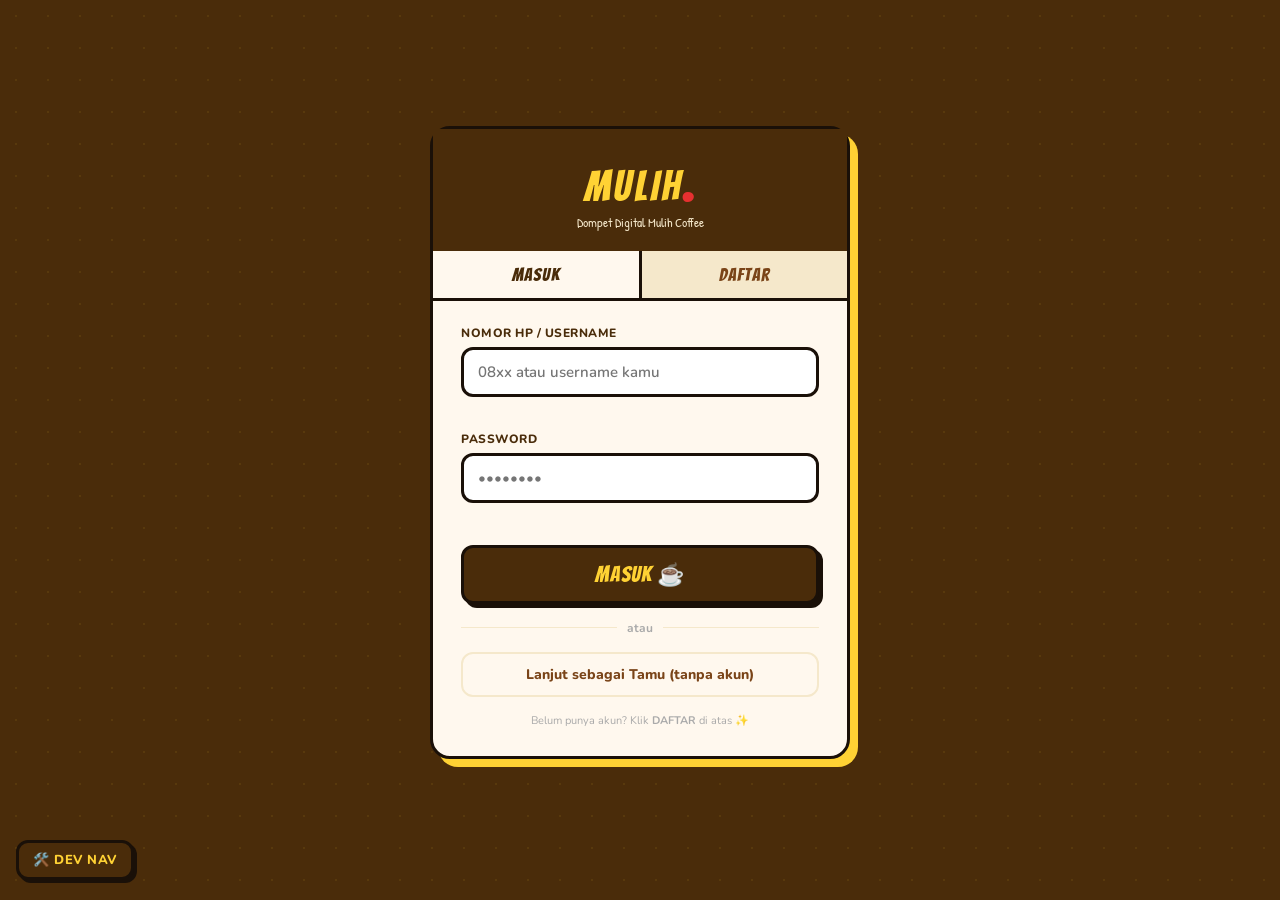
==== costumer.html @ 7186a7ec "Add files via upload" ====
<!DOCTYPE html>
<html lang="id">
<head>
  <meta charset="UTF-8" />
  <meta name="viewport" content="width=device-width, initial-scale=1.0" />
  <title>Mulih Coffee — Akun & Dompet</title>
  <link rel="preconnect" href="https://fonts.googleapis.com" />
  <link href="https://fonts.googleapis.com/css2?family=Bangers&family=Nunito:wght@400;600;700;800;900&family=Patrick+Hand&display=swap" rel="stylesheet" />
  <style>
    :root {
      --brown:       #4a2c0a;
      --brown-mid:   #7a4418;
      --brown-light: #c07c3a;
      --cream:       #fff8ee;
      --cream-dark:  #f5e8cb;
      --red:         #e63030;
      --yellow:      #ffd234;
      --green:       #2db86c;
      --black:       #1a1008;
      --white:       #ffffff;
      --shadow:      4px 4px 0px var(--black);
      --shadow-lg:   6px 6px 0px var(--black);
      --border:      3px solid var(--black);
      --radius:      12px;
      --radius-lg:   20px;
      --font-title:  'Bangers', cursive;
      --font-body:   'Nunito', sans-serif;
      --font-hand:   'Patrick Hand', cursive;
      --transition:  all 0.25s cubic-bezier(0.34, 1.56, 0.64, 1);
    }
    *, *::before, *::after { box-sizing: border-box; margin: 0; padding: 0; }
    html { scroll-behavior: smooth; font-size: 16px; overflow: hidden; height: 100%; }
    body { font-family: var(--font-body); background: var(--brown); color: var(--black); min-height: 100vh; overflow: hidden; height: 100%; }
    a { text-decoration: none; color: inherit; }
    button { cursor: pointer; font-family: var(--font-body); }
    input, textarea, select { font-family: var(--font-body); }

    /* ============ SHARED ============ */
    .screen { display: none; }
    .screen.active { display: block; }
    /* Saat authScreen aktif, body tidak perlu scroll */
    #authScreen { display: none; }
    #authScreen.active { display: flex; }
    /* dashScreen pakai flex column — override display:block */
    #dashScreen.active { display: flex; }

    .pop-btn { transition: var(--transition) !important; }
    .pop-btn:hover { transform: translate(-3px,-3px) scale(1.02) !important; box-shadow: 7px 7px 0 var(--black) !important; }
    .pop-btn:active { transform: translate(1px,1px) scale(0.98) !important; box-shadow: 2px 2px 0 var(--black) !important; }

    .toast-bar {
      position: fixed; top: 20px; left: 50%; transform: translateX(-50%) translateY(-80px);
      background: var(--brown); color: var(--yellow);
      font-family: var(--font-title); font-size: 18px; letter-spacing: 1px;
      padding: 12px 28px; border-radius: var(--radius); border: var(--border);
      box-shadow: var(--shadow); z-index: 9999; transition: transform 0.35s cubic-bezier(0.34,1.56,0.64,1);
      white-space: nowrap;
    }
    .toast-bar.show { transform: translateX(-50%) translateY(0); }

    /* ============ AUTH SCREEN ============ */
    #authScreen {
      min-height: 100vh;
      height: 100vh;
      display: flex; align-items: flex-start; justify-content: center;
      padding: 24px 16px 40px;
      background: var(--brown);
      position: fixed; inset: 0; z-index: 999;
      overflow-y: auto;
    }
    .auth-bg-dots {
      position: absolute; inset: 0;
      background-image: radial-gradient(circle, var(--yellow) 1.5px, transparent 1.5px);
      background-size: 32px 32px; opacity: 0.08; pointer-events: none;
    }
    .auth-card {
      background: var(--cream);
      border: var(--border); border-radius: var(--radius-lg);
      box-shadow: 8px 8px 0 var(--yellow);
      width: 100%; max-width: 420px;
      position: relative; z-index: 2;
      overflow: visible;
      margin-top: auto; margin-bottom: auto;
    }
    .auth-header {
      background: var(--brown);
      padding: 28px 32px 20px;
      text-align: center;
    }
    .auth-logo {
      font-family: var(--font-title);
      font-size: 42px; color: var(--yellow);
      letter-spacing: 3px; line-height: 1;
    }
    .auth-logo span { color: var(--red); font-size: 52px; }
    .auth-tagline {
      font-family: var(--font-hand);
      font-size: 13px; color: var(--cream-dark);
      margin-top: 4px;
    }

    /* Tabs */
    .auth-tabs {
      display: flex;
      border-bottom: var(--border);
      background: var(--cream-dark);
    }
    .auth-tab {
      flex: 1; padding: 14px;
      font-family: var(--font-title); font-size: 18px; letter-spacing: 1px;
      color: var(--brown-mid); background: none; border: none;
      border-right: var(--border); cursor: pointer;
      transition: background 0.2s, color 0.2s;
    }
    .auth-tab:last-child { border-right: none; }
    .auth-tab.active { background: var(--cream); color: var(--brown); }

    /* Forms */
    .auth-form { padding: 24px 28px 28px; display: none; }
    .auth-form.active { display: block; }

    .form-group { margin-bottom: 14px; }
    .form-label {
      display: block; font-weight: 800; font-size: 12px;
      text-transform: uppercase; letter-spacing: 0.5px;
      color: var(--brown); margin-bottom: 6px;
    }
    .form-input {
      width: 100%; padding: 12px 14px;
      border: var(--border); border-radius: var(--radius);
      font-size: 15px; font-weight: 600;
      background: var(--white); outline: none;
      transition: border-color 0.2s, box-shadow 0.2s;
    }
    .form-input:focus { border-color: var(--brown-light); box-shadow: 3px 3px 0 var(--brown-light); }
    .form-input.error { border-color: var(--red); }

    .form-hint { font-size: 11px; color: #999; margin-top: 4px; }
    .form-error { font-size: 12px; font-weight: 700; color: var(--red); margin-top: 4px; min-height: 16px; }

    .btn-auth {
      width: 100%; padding: 14px;
      background: var(--brown); color: var(--yellow);
      border: var(--border); border-radius: var(--radius);
      font-family: var(--font-title); font-size: 22px; letter-spacing: 1px;
      box-shadow: var(--shadow); margin-top: 8px;
      transition: var(--transition);
    }
    .btn-auth:hover { transform: translate(-2px,-2px); box-shadow: 6px 6px 0 var(--black); }
    .btn-auth:active { transform: translate(1px,1px); box-shadow: 2px 2px 0 var(--black); }

    .auth-divider {
      display: flex; align-items: center; gap: 10px;
      margin: 16px 0; font-size: 12px; color: #aaa; font-weight: 700;
    }
    .auth-divider::before, .auth-divider::after {
      content: ''; flex: 1; height: 1px; background: var(--cream-dark);
    }

    .btn-guest {
      width: 100%; padding: 11px;
      background: transparent; color: var(--brown-mid);
      border: 2px solid var(--cream-dark); border-radius: var(--radius);
      font-weight: 800; font-size: 14px;
      transition: var(--transition);
    }
    .btn-guest:hover { background: var(--cream-dark); border-color: var(--brown-light); }

    .auth-footer {
      text-align: center; font-size: 11px; color: #aaa;
      margin-top: 16px;
    }

    /* Password strength */
    .pw-strength { margin-top: 6px; }
    .pw-bar {
      height: 4px; border-radius: 99px;
      background: var(--cream-dark);
      overflow: hidden;
    }
    .pw-fill {
      height: 100%; border-radius: 99px;
      width: 0; transition: width 0.3s, background 0.3s;
    }
    .pw-label { font-size: 11px; font-weight: 700; margin-top: 3px; }

    /* ===== SCAN QR AUTH ===== */
    .auth-form-scan { padding: 24px 28px 28px; display: none; }
    .auth-form-scan.active { display: block; }
    .scan-qr-wrap {
      border: 3px dashed var(--brown-light);
      border-radius: var(--radius-lg);
      padding: 28px 16px; text-align: center;
      background: white; cursor: pointer;
      transition: all 0.2s; position: relative; overflow: hidden;
    }
    .scan-qr-wrap:hover { border-color: var(--brown); background: var(--cream-dark); }
    .scan-qr-corner {
      position: absolute; width: 22px; height: 22px;
      border: 3px solid var(--brown);
    }
    .scan-qr-corner.tl { top: 8px; left: 8px; border-right: none; border-bottom: none; }
    .scan-qr-corner.tr { top: 8px; right: 8px; border-left: none; border-bottom: none; }
    .scan-qr-corner.bl { bottom: 8px; left: 8px; border-right: none; border-top: none; }
    .scan-qr-corner.br { bottom: 8px; right: 8px; border-left: none; border-top: none; }
    #scanLine {
      position: absolute; left: 10%; right: 10%; height: 2px;
      background: linear-gradient(90deg, transparent, var(--red), transparent);
      top: 40px; animation: scanAnim 2s ease-in-out infinite;
      display: none;
    }
    @keyframes scanAnim {
      0%   { top: 40px; opacity: 1; }
      90%  { top: calc(100% - 40px); opacity: 1; }
      100% { top: calc(100% - 40px); opacity: 0; }
    }
    .scan-qr-icon { font-size: 52px; margin-bottom: 10px; }
    .scan-qr-title { font-family: var(--font-title); font-size: 22px; color: var(--brown); letter-spacing: 1px; }
    .scan-qr-sub { font-size: 13px; color: #888; margin-top: 4px; }
    #scanVideoWrap { display: none; border-radius: var(--radius); overflow: hidden; margin-top: 14px; border: var(--border); position: relative; }
    #scanVideoWrap video { width: 100%; display: block; max-height: 220px; object-fit: cover; }
    .scan-result-box {
      margin-top: 14px; padding: 14px;
      border: var(--border); border-radius: var(--radius);
      background: var(--cream-dark);
      text-align: center; display: none;
    }
    .scan-result-box.show { display: block; }
    .scan-result-badge { font-family: var(--font-title); font-size: 22px; letter-spacing: 1px; }
    .scan-manual-wrap { margin-top: 14px; }

    /* ===== MEMBERSHIP CARD ===== */
    .member-card-wrap { padding: 16px 16px 0; }
    .member-card {
      background: linear-gradient(135deg, #4a2c0a 0%, #7a4418 50%, #c07c3a 100%);
      border: var(--border); border-radius: var(--radius-lg);
      box-shadow: var(--shadow-lg);
      padding: 20px 22px; position: relative; overflow: hidden;
      color: white;
    }
    .member-card-bg {
      position: absolute; inset: 0; opacity: 0.06;
      background-image: repeating-linear-gradient(45deg, white 0, white 1px, transparent 0, transparent 50%);
      background-size: 12px 12px;
    }
    .member-badge-row { display: flex; align-items: center; justify-content: space-between; margin-bottom: 12px; }
    .member-badge {
      display: inline-flex; align-items: center; gap: 6px;
      background: var(--yellow); color: var(--brown);
      font-family: var(--font-title); font-size: 13px; letter-spacing: 1px;
      padding: 4px 12px; border-radius: 99px;
      border: 2px solid var(--brown);
    }
    .member-logo { font-family: var(--font-title); font-size: 20px; color: var(--yellow); letter-spacing: 2px; }
    .member-id { font-family: monospace; font-size: 11px; opacity: 0.7; letter-spacing: 2px; margin-bottom: 8px; }
    .member-name { font-family: var(--font-title); font-size: 26px; letter-spacing: 2px; color: var(--yellow); line-height: 1; margin-bottom: 2px; }
    .member-since { font-size: 11px; opacity: 0.6; }
    .member-points-row { display: flex; align-items: center; gap: 12px; margin-top: 14px; }
    .member-points {
      flex: 1; background: rgba(255,255,255,0.12);
      border: 1px solid rgba(255,255,255,0.2);
      border-radius: var(--radius); padding: 10px 14px;
    }
    .member-points-label { font-size: 10px; opacity: 0.7; text-transform: uppercase; letter-spacing: 1px; }
    .member-points-val { font-family: var(--font-title); font-size: 22px; color: var(--yellow); letter-spacing: 1px; }
    .member-tier {
      background: var(--yellow); color: var(--brown);
      border: 2px solid var(--brown); border-radius: var(--radius);
      padding: 10px 14px; text-align: center;
    }
    .member-tier-icon { font-size: 22px; }
    .member-tier-name { font-family: var(--font-title); font-size: 13px; letter-spacing: 1px; line-height: 1; }

    /* ===== SUBSCRIPTION / MEMBERSHIP ===== */
    .sub-cards { display: flex; flex-direction: column; gap: 12px; padding: 16px 18px; }
    .sub-card {
      border: var(--border); border-radius: var(--radius);
      overflow: hidden; position: relative;
      transition: var(--transition);
    }
    .sub-card:hover { transform: translate(-2px,-2px); box-shadow: 5px 5px 0 var(--black); }
    .sub-card.active-sub { box-shadow: 0 0 0 3px var(--green); }
    .sub-card-head {
      padding: 14px 16px;
      display: flex; align-items: center; justify-content: space-between;
    }
    .sub-card-title { font-family: var(--font-title); font-size: 22px; letter-spacing: 1px; }
    .sub-card-price { font-family: var(--font-title); font-size: 18px; }
    .sub-card-body { padding: 0 16px 14px; }
    .sub-feature { display: flex; align-items: center; gap: 8px; font-size: 13px; font-weight: 600; margin-bottom: 6px; color: #555; }
    .sub-feature span:first-child { font-size: 16px; }
    .btn-subscribe {
      width: 100%; padding: 12px;
      border: var(--border); border-radius: var(--radius);
      font-family: var(--font-title); font-size: 18px; letter-spacing: 1px;
      box-shadow: var(--shadow); margin-top: 8px;
      transition: var(--transition);
    }
    .btn-subscribe:hover { transform: translate(-2px,-2px); box-shadow: 5px 5px 0 var(--black); }
    .active-sub-badge {
      position: absolute; top: 0; right: 0;
      background: var(--green); color: white;
      font-size: 11px; font-weight: 800;
      padding: 4px 10px; border-radius: 0 var(--radius) 0 var(--radius);
    }

    /* ===== VOUCHERS ===== */
    .voucher-list { padding: 12px 16px; display: flex; flex-direction: column; gap: 10px; }
    .voucher-card {
      display: flex; align-items: stretch;
      border: var(--border); border-radius: var(--radius);
      overflow: hidden; background: white;
      box-shadow: 3px 3px 0 var(--black);
      transition: var(--transition);
    }
    .voucher-card:hover { transform: translate(-1px,-1px); box-shadow: 4px 4px 0 var(--black); }
    .voucher-card.used { opacity: 0.5; }
    .voucher-left {
      width: 64px; min-width: 64px;
      display: flex; align-items: center; justify-content: center;
      font-size: 28px;
      border-right: 3px dashed var(--black);
    }
    .voucher-body { flex: 1; padding: 10px 14px; }
    .voucher-title { font-family: var(--font-title); font-size: 18px; color: var(--brown); letter-spacing: 1px; }
    .voucher-desc { font-size: 12px; color: #666; margin-top: 2px; }
    .voucher-code-wrap { display: flex; align-items: center; gap: 8px; margin-top: 8px; }
    .voucher-code {
      font-family: monospace; font-size: 13px; font-weight: 800;
      background: var(--cream-dark); border: 2px solid var(--brown-light);
      border-radius: 6px; padding: 4px 10px; letter-spacing: 2px;
    }
    .btn-copy-voucher {
      font-size: 11px; font-weight: 800; color: var(--brown);
      background: var(--yellow); border: 2px solid var(--brown);
      border-radius: 6px; padding: 4px 8px; cursor: pointer;
    }
    .voucher-exp { font-size: 11px; color: #aaa; margin-top: 4px; }
    .voucher-empty { padding: 32px 18px; text-align: center; font-size: 13px; color: #aaa; font-weight: 700; }

    /* ============ DASHBOARD SCREEN ============ */
    #dashScreen {
      background: var(--cream);
      height: 100vh;
      max-height: 100vh;
      display: flex;
      flex-direction: column;
      overflow: hidden;
    }

    /* Topbar */
    .dash-top {
      background: var(--brown);
      padding: 14px 20px;
      display: flex; align-items: center; justify-content: space-between;
      border-bottom: var(--border);
      flex-shrink: 0; /* jangan menyusut */
      z-index: 100;
    }
    .dash-logo {
      font-family: var(--font-title); font-size: 22px;
      color: var(--yellow); letter-spacing: 2px;
    }
    .dash-logo span { color: var(--red); }
    .dash-top-right { display: flex; align-items: center; gap: 10px; }
    .dash-user-chip {
      display: flex; align-items: center; gap: 8px;
      background: rgba(255,255,255,0.12);
      border: 2px solid rgba(255,255,255,0.2);
      border-radius: 99px; padding: 5px 12px 5px 6px;
      font-size: 13px; font-weight: 700; color: var(--cream);
    }
    .dash-avatar {
      width: 28px; height: 28px; border-radius: 50%;
      background: var(--yellow); color: var(--brown);
      font-family: var(--font-title); font-size: 16px;
      display: flex; align-items: center; justify-content: center;
      border: 2px solid var(--black);
    }
    .btn-logout-sm {
      background: var(--red); color: var(--white);
      border: 2px solid var(--black); border-radius: 8px;
      padding: 6px 12px; font-size: 12px; font-weight: 800;
      transition: var(--transition);
    }
    .btn-logout-sm:hover { transform: translate(-1px,-1px); box-shadow: 3px 3px 0 var(--black); }

    /* Wallet Card */
    .wallet-section { padding: 20px 16px 0; }
    .wallet-card {
      background: var(--brown);
      border: var(--border); border-radius: var(--radius-lg);
      box-shadow: var(--shadow-lg);
      padding: 24px 24px 20px;
      position: relative; overflow: hidden;
    }
    .wallet-dots {
      position: absolute; inset: 0;
      background-image: radial-gradient(circle, var(--yellow) 1px, transparent 1px);
      background-size: 20px 20px; opacity: 0.07; pointer-events: none;
    }
    .wallet-label {
      font-family: var(--font-hand); font-size: 13px;
      color: var(--cream-dark); letter-spacing: 1px;
      text-transform: uppercase; margin-bottom: 6px;
    }
    .wallet-amount {
      font-family: var(--font-title); font-size: 44px;
      color: var(--yellow); letter-spacing: 2px;
      line-height: 1; margin-bottom: 4px;
    }
    .wallet-amount-sub {
      font-size: 12px; color: var(--cream-dark); opacity: 0.7;
      margin-bottom: 18px;
    }
    .wallet-info-row {
      display: flex; align-items: center; gap: 12px; flex-wrap: wrap;
    }
    .wallet-id {
      background: rgba(255,255,255,0.1);
      border: 1px solid rgba(255,255,255,0.2);
      border-radius: 8px; padding: 6px 12px;
      font-family: monospace; font-size: 13px;
      color: var(--cream); letter-spacing: 2px;
    }
    .wallet-status {
      display: flex; align-items: center; gap: 6px;
      font-size: 12px; font-weight: 700; color: var(--green);
    }
    .wallet-status::before {
      content: ''; width: 8px; height: 8px; border-radius: 50%;
      background: var(--green); animation: pulse 2s infinite;
    }
    @keyframes pulse { 0%,100%{opacity:1;transform:scale(1)} 50%{opacity:0.5;transform:scale(1.3)} }

    /* Quick actions */
    .quick-actions {
      display: grid; grid-template-columns: repeat(3, 1fr);
      gap: 10px; margin-top: 16px;
    }
    .quick-btn {
      background: var(--cream-dark); border: var(--border);
      border-radius: var(--radius); padding: 14px 8px;
      display: flex; flex-direction: column; align-items: center; gap: 6px;
      font-size: 12px; font-weight: 800; color: var(--brown);
      transition: var(--transition); box-shadow: 3px 3px 0 var(--black);
      text-align: center; line-height: 1.2;
    }
    .quick-btn:hover { transform: translate(-2px,-2px); box-shadow: 5px 5px 0 var(--black); background: var(--yellow); }
    .quick-btn-icon { font-size: 22px; }

    /* Sections */
    .section-card {
      background: var(--white);
      border: var(--border); border-radius: var(--radius-lg);
      margin: 16px 16px 0; overflow: hidden;
      box-shadow: 3px 3px 0 var(--black);
    }
    .section-head {
      display: flex; align-items: center; justify-content: space-between;
      padding: 14px 18px;
      border-bottom: 2px solid var(--cream-dark);
      background: var(--cream);
    }
    .section-head-title {
      font-family: var(--font-title); font-size: 18px;
      color: var(--brown); letter-spacing: 1px;
    }

    /* Top Up Request */
    .topup-form { padding: 16px 18px; }
    .topup-amounts {
      display: grid; grid-template-columns: repeat(3, 1fr);
      gap: 8px; margin-bottom: 14px;
    }
    .topup-chip {
      padding: 10px 6px; text-align: center;
      border: var(--border); border-radius: var(--radius);
      font-weight: 800; font-size: 13px; color: var(--brown);
      background: var(--cream); cursor: pointer;
      transition: var(--transition);
    }
    .topup-chip:hover, .topup-chip.selected {
      background: var(--yellow); box-shadow: 2px 2px 0 var(--black);
      transform: translate(-1px,-1px);
    }

    .topup-custom-wrap { margin-bottom: 14px; }
    .topup-custom-label { font-size: 12px; font-weight: 800; color: var(--brown-mid); margin-bottom: 6px; text-transform: uppercase; letter-spacing: 0.5px; }
    .topup-custom-input {
      width: 100%; padding: 11px 14px;
      border: var(--border); border-radius: var(--radius);
      font-size: 16px; font-weight: 800;
      color: var(--brown); background: var(--cream);
      outline: none;
    }
    .topup-custom-input:focus { border-color: var(--brown-light); box-shadow: 3px 3px 0 var(--brown-light); }

    .topup-note {
      background: var(--cream-dark); border: 2px solid var(--brown-light);
      border-radius: var(--radius); padding: 10px 14px;
      font-size: 12px; font-weight: 600; color: var(--brown-mid);
      margin-bottom: 14px; line-height: 1.5;
    }

    .btn-topup-req {
      width: 100%; padding: 14px;
      background: var(--green); color: var(--white);
      border: var(--border); border-radius: var(--radius);
      font-family: var(--font-title); font-size: 20px;
      box-shadow: var(--shadow); letter-spacing: 1px;
      transition: var(--transition);
    }
    .btn-topup-req:hover { transform: translate(-2px,-2px); box-shadow: 6px 6px 0 var(--black); }

    /* History */
    .tx-list { padding: 0 4px; }
    .tx-empty {
      padding: 32px 18px; text-align: center;
      font-size: 13px; color: #aaa; font-weight: 700;
    }
    .tx-item {
      display: flex; align-items: center;
      padding: 12px 18px; gap: 12px;
      border-bottom: 1px solid var(--cream-dark);
      transition: background 0.15s;
    }
    .tx-item:last-child { border-bottom: none; }
    .tx-item:hover { background: var(--cream); }
    .tx-icon {
      width: 40px; height: 40px; border-radius: 10px;
      border: 2px solid var(--black);
      display: flex; align-items: center; justify-content: center;
      font-size: 18px; flex-shrink: 0;
    }
    .tx-icon.in  { background: #e8f9ee; }
    .tx-icon.out { background: #fde8e8; }
    .tx-icon.pend { background: #fff8e0; }
    .tx-info { flex: 1; min-width: 0; }
    .tx-desc { font-weight: 800; font-size: 14px; color: var(--brown); white-space: nowrap; overflow: hidden; text-overflow: ellipsis; }
    .tx-time { font-size: 11px; color: #999; margin-top: 2px; }
    .tx-amount { font-family: var(--font-title); font-size: 18px; letter-spacing: 1px; white-space: nowrap; }
    .tx-amount.in   { color: var(--green); }
    .tx-amount.out  { color: var(--red); }
    .tx-amount.pend { color: #c07c00; }
    .tx-badge {
      font-size: 10px; font-weight: 800;
      padding: 2px 7px; border-radius: 99px;
      border: 1.5px solid currentColor; margin-left: 8px;
    }
    .tx-badge.pending  { color: #c07c00; background: #fff8e0; }
    .tx-badge.verified { color: var(--green); background: #e8f9ee; }
    .tx-badge.rejected { color: var(--red); background: #fde8e8; }

    /* Profile section */
    .profile-body { padding: 16px 18px; display: flex; flex-direction: column; gap: 12px; }
    .profile-row {
      display: flex; align-items: center; gap: 12px;
      padding: 10px 14px; background: var(--cream);
      border: 2px solid var(--cream-dark); border-radius: var(--radius);
    }
    .profile-row-icon { font-size: 20px; }
    .profile-row-info { flex: 1; }
    .profile-row-label { font-size: 11px; font-weight: 800; color: #aaa; text-transform: uppercase; letter-spacing: 0.5px; }
    .profile-row-val { font-size: 15px; font-weight: 700; color: var(--brown); }

    .btn-change-pass {
      width: 100%; padding: 12px;
      background: var(--cream-dark); color: var(--brown);
      border: var(--border); border-radius: var(--radius);
      font-weight: 800; font-size: 14px;
      transition: var(--transition);
    }
    .btn-change-pass:hover { background: var(--yellow); transform: translate(-1px,-1px); box-shadow: 3px 3px 0 var(--black); }

    /* Bottom nav */
    .bottom-nav {
      background: var(--cream); border-top: var(--border);
      display: flex; z-index: 100;
      box-shadow: 0 -4px 0 var(--black);
      flex-shrink: 0; /* jangan menyusut */
    }
    .bnav-item {
      flex: 1; display: flex; flex-direction: column; align-items: center;
      gap: 3px; padding: 10px 6px 12px;
      font-size: 10px; font-weight: 800; color: var(--brown-mid);
      text-transform: uppercase; letter-spacing: 0.3px;
      border: none; background: none; cursor: pointer;
      transition: color 0.2s, background 0.2s;
    }
    .bnav-item.active { color: var(--brown); background: var(--yellow); }
    .bnav-icon { font-size: 20px; }
    /* dash-content: ambil sisa ruang, scroll sendiri di dalam */
    .dash-content {
      flex: 1;
      overflow-y: auto;
      overflow-x: hidden;
      padding-bottom: 0; /* bottom-nav sudah di luar flow */
    }

    /* Tab content */
    .tab-pane { display: none; }
    .tab-pane.active { display: block; }

    /* Modal overlay */
    .modal-overlay {
      position: fixed; inset: 0;
      background: rgba(26,16,8,0.7);
      display: flex; align-items: flex-end; justify-content: center;
      z-index: 500; opacity: 0; pointer-events: none;
      transition: opacity 0.25s;
    }
    .modal-overlay.active { opacity: 1; pointer-events: all; }
    .modal-sheet {
      background: var(--cream); width: 100%; max-width: 500px;
      border-radius: 20px 20px 0 0; border: var(--border); border-bottom: none;
      padding: 0 0 24px;
      transform: translateY(100%); transition: transform 0.35s cubic-bezier(0.34,1.56,0.64,1);
      max-height: 90vh; overflow-y: auto;
    }
    .modal-overlay.active .modal-sheet { transform: translateY(0); }
    .modal-drag {
      width: 48px; height: 4px; border-radius: 99px;
      background: var(--cream-dark); margin: 12px auto 0;
    }
    .modal-title {
      font-family: var(--font-title); font-size: 22px;
      color: var(--brown); padding: 14px 20px 10px;
      border-bottom: 2px solid var(--cream-dark);
    }
    .modal-body { padding: 16px 20px; }

    /* Change password form */
    .modal-btn {
      width: 100%; padding: 14px;
      background: var(--brown); color: var(--yellow);
      border: var(--border); border-radius: var(--radius);
      font-family: var(--font-title); font-size: 20px;
      box-shadow: var(--shadow); margin-top: 8px;
      transition: var(--transition);
    }
    .modal-btn:hover { transform: translate(-2px,-2px); box-shadow: 6px 6px 0 var(--black); }

    /* Order shortcut */
    .goto-order {
      margin: 16px; padding: 14px 18px;
      background: var(--red); color: var(--white);
      border: var(--border); border-radius: var(--radius-lg);
      box-shadow: var(--shadow-lg);
      display: flex; align-items: center; justify-content: space-between;
      transition: var(--transition); cursor: pointer;
    }
    .goto-order:hover { transform: translate(-2px,-2px); box-shadow: 8px 8px 0 var(--black); }
    .goto-order-label { font-family: var(--font-title); font-size: 22px; letter-spacing: 1px; }
    .goto-order-sub { font-size: 12px; opacity: 0.85; font-weight: 600; margin-top: 2px; }
    .goto-order-arrow { font-size: 28px; }

    /* Responsive */
    @media (max-width: 480px) {
      .auth-form { padding: 18px 18px 22px; }
      .wallet-amount { font-size: 36px; }
      .topup-amounts { grid-template-columns: repeat(3, 1fr); }
    }
    @supports (padding-bottom: env(safe-area-inset-bottom)) {
      .bottom-nav { padding-bottom: env(safe-area-inset-bottom); }
    }
  </style>
</head>
<body>

<div id="toastBar" class="toast-bar"></div>

<!-- ==============================
     SCREEN 1: AUTH (Login / Register)
================================= -->
<div id="authScreen" class="screen active">
  <div class="auth-bg-dots"></div>
  <div class="auth-card">
    <div class="auth-header">
      <div class="auth-logo">MULIH<span>.</span></div>
      <div class="auth-tagline">Dompet Digital Mulih Coffee</div>
    </div>

    <div class="auth-tabs">
      <button class="auth-tab active" onclick="switchTab('login')">MASUK</button>
      <button class="auth-tab" onclick="switchTab('register')">DAFTAR</button>
    </div>

    <!-- LOGIN -->
    <div class="auth-form active" id="formLogin">
      <div class="form-group">
        <label class="form-label">Nomor HP / Username</label>
        <input class="form-input" id="loginId" type="text" placeholder="08xx atau username kamu" autocomplete="username"/>
        <div class="form-error" id="loginIdErr"></div>
      </div>
      <div class="form-group">
        <label class="form-label">Password</label>
        <input class="form-input" id="loginPass" type="password" placeholder="••••••••" autocomplete="current-password"/>
        <div class="form-error" id="loginPassErr"></div>
      </div>
      <button class="btn-auth pop-btn" onclick="doLogin()">MASUK ☕</button>
      <div class="auth-divider">atau</div>
      <button class="btn-guest" onclick="loginAsGuest()">Lanjut sebagai Tamu (tanpa akun)</button>
      <div class="auth-footer">Belum punya akun? Klik <strong>DAFTAR</strong> di atas ✨</div>
    </div>

    <!-- REGISTER -->
    <div class="auth-form" id="formRegister">
      <div class="form-group">
        <label class="form-label">Nama Lengkap</label>
        <input class="form-input" id="regNama" type="text" placeholder="Nama kamu" autocomplete="name"/>
        <div class="form-error" id="regNamaErr"></div>
      </div>
      <div class="form-group">
        <label class="form-label">Nomor HP</label>
        <input class="form-input" id="regHp" type="tel" placeholder="08xxxxxxxxxx" autocomplete="tel"/>
        <div class="form-hint">Dipakai sebagai username login</div>
        <div class="form-error" id="regHpErr"></div>
      </div>
      <div class="form-group">
        <label class="form-label">Email (opsional)</label>
        <input class="form-input" id="regEmail" type="email" placeholder="email@kamu.com" autocomplete="email"/>
      </div>
      <div class="form-group">
        <label class="form-label">Password</label>
        <input class="form-input" id="regPass" type="password" placeholder="Min. 6 karakter" oninput="checkPwStrength(this.value)" autocomplete="new-password"/>
        <div class="pw-strength">
          <div class="pw-bar"><div class="pw-fill" id="pwFill"></div></div>
          <div class="pw-label" id="pwLabel" style="color:#aaa">Masukkan password</div>
        </div>
        <div class="form-error" id="regPassErr"></div>
      </div>
      <div class="form-group">
        <label class="form-label">Konfirmasi Password</label>
        <input class="form-input" id="regPass2" type="password" placeholder="Ulangi password" autocomplete="new-password"/>
        <div class="form-error" id="regPass2Err"></div>
      </div>
      <button class="btn-auth pop-btn" onclick="doRegister()">DAFTAR SEKARANG 🎉</button>
      <div class="auth-footer">Dengan mendaftar, kamu setuju dengan syarat & ketentuan Mulih Coffee.</div>
    </div>


  </div>
</div>


<!-- ==============================
     SCREEN 2: DASHBOARD
================================= -->
<div id="dashScreen" class="screen">
  <!-- Top bar -->
  <div class="dash-top">
    <div class="dash-logo">MULIH<span>.</span></div>
    <div class="dash-top-right">
      <div class="dash-user-chip">
        <div class="dash-avatar" id="dashAvatar">?</div>
        <span id="dashUserName">–</span>
      </div>
      <button class="btn-logout-sm" onclick="doLogout()">Keluar</button>
    </div>
  </div>

  <div class="dash-content">
    <!-- Tab pane: Dompet -->
    <div class="tab-pane active" id="paneWallet">

      <!-- Membership Card -->
      <div class="member-card-wrap">
        <div class="member-card">
          <div class="member-card-bg"></div>
          <div class="member-badge-row">
            <div class="member-badge">⭐ <span id="memberTierName">BRONZE</span></div>
            <div class="member-logo">MULIH.</div>
          </div>
          <div class="member-id" id="memberCardId">MC-000000</div>
          <div class="member-name" id="memberCardName">NAMA MEMBER</div>
          <div class="member-since" id="memberCardSince">Member since –</div>
          <div class="member-points-row">
            <div class="member-points">
              <div class="member-points-label">Poin Reward</div>
              <div class="member-points-val" id="memberPoints">0 pts</div>
            </div>
            <div class="member-tier">
              <div class="member-tier-icon" id="memberTierIcon">🥉</div>
              <div class="member-tier-name" id="memberTierLabel">BRONZE</div>
            </div>
          </div>
        </div>
      </div>

      <!-- Wallet Card -->
      <div class="wallet-section">
        <div class="wallet-card">
          <div class="wallet-dots"></div>
          <div class="wallet-label">Saldo Mulih Coffee</div>
          <div class="wallet-amount" id="walletAmount">Rp0</div>
          <div class="wallet-amount-sub">Saldo dapat digunakan untuk order</div>
          <div class="wallet-info-row">
            <div class="wallet-id" id="walletId">MC-000000</div>
            <div class="wallet-status">Aktif</div>
          </div>
        </div>

        <!-- Quick actions -->
        <div class="quick-actions">
          <button class="quick-btn pop-btn" onclick="showTopupModal()">
            <span class="quick-btn-icon">➕</span>
            Top Up<br>Saldo
          </button>
          <button class="quick-btn pop-btn" onclick="switchPane('paneScan');setNav('navScan')">
            <span class="quick-btn-icon">📷</span>
            Scan<br>QR
          </button>
          <button class="quick-btn pop-btn" onclick="switchPane('paneVoucher');setNav('navVoucher')">
            <span class="quick-btn-icon">🎫</span>
            Voucher<br>Saya
          </button>
        </div>
      </div>

      <!-- Go to Order Banner -->
      <a href="index.html#order" class="goto-order pop-btn">
        <div class="goto-order-left">
          <div class="goto-order-label">ORDER SEKARANG!</div>
          <div class="goto-order-sub">Bayar pakai saldo Mulih Coffee kamu ☕</div>
        </div>
        <div class="goto-order-arrow">→</div>
      </a>

      <!-- Top Up Request -->
      <div class="section-card">
        <div class="section-head">
          <div class="section-head-title">💰 TOP UP SALDO</div>
        </div>
        <div class="topup-form">
          <div class="topup-amounts" id="topupChips">
            <div class="topup-chip" onclick="selectTopup(10000)">Rp10.000</div>
            <div class="topup-chip" onclick="selectTopup(20000)">Rp20.000</div>
            <div class="topup-chip" onclick="selectTopup(50000)">Rp50.000</div>
            <div class="topup-chip" onclick="selectTopup(100000)">Rp100.000</div>
            <div class="topup-chip" onclick="selectTopup(200000)">Rp200.000</div>
            <div class="topup-chip" onclick="selectTopup(500000)">Rp500.000</div>
          </div>
          <div class="topup-custom-wrap">
            <div class="topup-custom-label">Atau nominal lain:</div>
            <input class="topup-custom-input" id="topupCustom" type="number" placeholder="Rp 0" min="5000" step="1000" oninput="onCustomTopup(this.value)"/>
          </div>
          <div class="topup-note">
            💳 Pilih metode pembayaran top up di bawah — transfer ke bank atau QRIS Mulih Coffee.
          </div>
          <button class="btn-topup-req pop-btn" onclick="submitTopup()">📤 PILIH PEMBAYARAN TOP UP</button>
        </div>
      </div>

      <!-- Recent Transactions -->
      <div class="section-card" style="margin-bottom: 0;">
        <div class="section-head">
          <div class="section-head-title">⚡ TRANSAKSI TERBARU</div>
          <button style="font-size:12px;font-weight:800;color:var(--brown-mid);background:none;border:none;cursor:pointer;" onclick="switchPane('paneHistory');setNav('navHistory')">Lihat Semua</button>
        </div>
        <div class="tx-list" id="txRecent"></div>
      </div>
    </div>

    <!-- Tab pane: Riwayat -->
    <div class="tab-pane" id="paneHistory">
      <div class="section-card" style="margin-top:16px; margin-bottom:0;">
        <div class="section-head">
          <div class="section-head-title">📋 SEMUA TRANSAKSI</div>
        </div>
        <div class="tx-list" id="txAll"></div>
      </div>
    </div>

    <!-- Tab pane: Voucher -->
    <div class="tab-pane" id="paneVoucher">
      <div class="section-card" style="margin-top:16px;">
        <div class="section-head">
          <div class="section-head-title">🎫 VOUCHER SAYA</div>
          <button style="font-size:12px;font-weight:800;color:var(--brown-mid);background:none;border:none;cursor:pointer;" onclick="claimDailyVoucher()">+ Klaim Harian</button>
        </div>
        <div id="voucherList"></div>
      </div>
      <!-- Membership Plans -->
      <div class="section-card" style="margin-top:16px;margin-bottom:16px;">
        <div class="section-head">
          <div class="section-head-title">👑 MEMBERSHIP PLAN</div>
        </div>
        <div class="sub-cards">
          <div class="sub-card" style="background:#fff8ee;" id="subCardFree">
            <div class="sub-card-head">
              <div class="sub-card-title">🥉 BRONZE</div>
              <div class="sub-card-price" style="color:#aaa;">GRATIS</div>
            </div>
            <div class="sub-card-body">
              <div class="sub-feature"><span>✅</span><span>Dompet digital Mulih</span></div>
              <div class="sub-feature"><span>✅</span><span>Kumpul poin setiap order</span></div>
              <div class="sub-feature"><span>✅</span><span>1 voucher diskon/bulan</span></div>
              <div class="sub-feature"><span>❌</span><span>Akses menu eksklusif</span></div>
            </div>
            <div style="padding:0 16px 14px;">
              <button class="btn-subscribe pop-btn" style="background:var(--cream-dark);color:var(--brown);" onclick="activatePlan('bronze')">PAKAI INI (AKTIF)</button>
            </div>
          </div>
          <div class="sub-card" style="background:#fffbe8;" id="subCardSilver">
            <div class="sub-card-head">
              <div class="sub-card-title">🥈 SILVER</div>
              <div class="sub-card-price" style="color:var(--brown-mid);">Rp15.000/bln</div>
            </div>
            <div class="sub-card-body">
              <div class="sub-feature"><span>✅</span><span>Semua fitur Bronze</span></div>
              <div class="sub-feature"><span>✅</span><span>Diskon 10% setiap order</span></div>
              <div class="sub-feature"><span>✅</span><span>3 voucher diskon/bulan</span></div>
              <div class="sub-feature"><span>✅</span><span>Priority order</span></div>
            </div>
            <div style="padding:0 16px 14px;">
              <button class="btn-subscribe pop-btn" style="background:var(--brown);color:var(--yellow);" onclick="activatePlan('silver')">BERLANGGANAN SILVER</button>
            </div>
          </div>
          <div class="sub-card" style="background:linear-gradient(135deg,#fff8ee,#ffd23422);" id="subCardGold">
            <div class="sub-card-head">
              <div class="sub-card-title">🥇 GOLD</div>
              <div class="sub-card-price" style="color:var(--brown-light);">Rp30.000/bln</div>
            </div>
            <div class="sub-card-body">
              <div class="sub-feature"><span>✅</span><span>Semua fitur Silver</span></div>
              <div class="sub-feature"><span>✅</span><span>Diskon 20% setiap order</span></div>
              <div class="sub-feature"><span>✅</span><span>Voucher tak terbatas</span></div>
              <div class="sub-feature"><span>✅</span><span>Free ongkir delivery</span></div>
              <div class="sub-feature"><span>✅</span><span>Menu eksklusif Gold</span></div>
            </div>
            <div style="padding:0 16px 14px;">
              <button class="btn-subscribe pop-btn" style="background:var(--yellow);color:var(--brown);border-color:var(--brown);" onclick="activatePlan('gold')">BERLANGGANAN GOLD ✨</button>
            </div>
          </div>
        </div>
      </div>
    </div>

    <!-- Tab pane: Scan QR (bayar/check-in) -->
    <div class="tab-pane" id="paneScan">
      <div class="section-card" style="margin-top:16px;">
        <div class="section-head">
          <div class="section-head-title">📷 SCAN QR BAYAR</div>
        </div>
        <div style="padding:16px 18px;">
          <!-- Tampilkan QR member untuk ditunjukkan ke kasir -->
          <div style="text-align:center;margin-bottom:16px;">
            <div style="font-size:12px;font-weight:800;color:#888;text-transform:uppercase;letter-spacing:1px;margin-bottom:8px;">QR Member Kamu</div>
            <div id="myQrCode" style="display:inline-block;padding:14px;border:var(--border);border-radius:var(--radius);background:white;box-shadow:var(--shadow);"></div>
            <div style="font-size:12px;color:#888;margin-top:8px;">Tunjukkan ke kasir untuk pembayaran & check-in</div>
          </div>
          <div style="display:flex;gap:10px;margin-bottom:14px;">
            <button class="quick-btn pop-btn" style="flex:1;" onclick="openScanPayModal()">
              <span class="quick-btn-icon">💳</span>
              Scan &amp; Bayar<br>QRIS
            </button>
            <button class="quick-btn pop-btn" style="flex:1;" onclick="openScanCheckin()">
              <span class="quick-btn-icon">✅</span>
              Check-in<br>Kasir
            </button>
          </div>
          <div class="topup-note">
            💡 Scan QRIS merchant untuk bayar langsung pakai saldo Mulih, atau tunjukkan QR kamu ke kasir.
          </div>
        </div>
      </div>

      <!-- Scan QRIS Bayar -->
      <div class="section-card" style="margin-top:16px;margin-bottom:16px;" id="scanPaySection" style="display:none;">
        <div class="section-head">
          <div class="section-head-title">📱 SCAN QRIS BAYAR</div>
        </div>
        <div style="padding:16px 18px;">
          <div class="scan-qr-wrap" id="scanPayWrap" onclick="startPayScan()">
            <div class="scan-qr-corner tl"></div><div class="scan-qr-corner tr"></div>
            <div class="scan-qr-corner bl"></div><div class="scan-qr-corner br"></div>
            <div id="scanPayLine" style="position:absolute;left:10%;right:10%;height:2px;background:linear-gradient(90deg,transparent,var(--green),transparent);display:none;animation:scanAnim 2s ease-in-out infinite;"></div>
            <div class="scan-qr-icon">🔍</div>
            <div class="scan-qr-title">Scan QRIS Merchant</div>
            <div class="scan-qr-sub">Arahkan kamera ke QRIS kasir Mulih Coffee</div>
          </div>
          <div id="scanPayVideoWrap" style="display:none;border-radius:var(--radius);overflow:hidden;margin-top:14px;border:var(--border);">
            <video id="scanPayVideo" autoplay playsinline muted style="width:100%;display:block;max-height:220px;object-fit:cover;"></video>
            <canvas id="scanPayCanvas" style="display:none;"></canvas>
          </div>
          <div id="scanPayResultBox" class="scan-result-box">
            <div id="scanPayResult">–</div>
          </div>
        </div>
      </div>
    </div>

    <!-- Tab pane: Profil -->
    <div class="tab-pane" id="paneProfile">
      <div class="section-card" style="margin-top:16px;">
        <div class="section-head">
          <div class="section-head-title">👤 PROFIL SAYA</div>
        </div>
        <div class="profile-body">
          <div class="profile-row">
            <div class="profile-row-icon">☕</div>
            <div class="profile-row-info">
              <div class="profile-row-label">Nama</div>
              <div class="profile-row-val" id="profNama">–</div>
            </div>
          </div>
          <div class="profile-row">
            <div class="profile-row-icon">📱</div>
            <div class="profile-row-info">
              <div class="profile-row-label">Nomor HP</div>
              <div class="profile-row-val" id="profHp">–</div>
            </div>
          </div>
          <div class="profile-row">
            <div class="profile-row-icon">✉️</div>
            <div class="profile-row-info">
              <div class="profile-row-label">Email</div>
              <div class="profile-row-val" id="profEmail">–</div>
            </div>
          </div>
          <div class="profile-row">
            <div class="profile-row-icon">🪙</div>
            <div class="profile-row-info">
              <div class="profile-row-label">ID Akun</div>
              <div class="profile-row-val" id="profId">–</div>
            </div>
          </div>
          <div class="profile-row">
            <div class="profile-row-icon">📅</div>
            <div class="profile-row-info">
              <div class="profile-row-label">Bergabung sejak</div>
              <div class="profile-row-val" id="profJoin">–</div>
            </div>
          </div>
          <button class="btn-change-pass" onclick="showChangePwModal()">🔑 Ganti Password</button>
          <button class="btn-auth pop-btn" style="background:var(--red);font-size:16px;margin-top:4px;" onclick="doLogout()">Keluar dari Akun</button>
        </div>
      </div>
    </div>
  </div><!-- end dash-content -->

  <!-- Bottom Nav -->
  <nav class="bottom-nav">
    <button class="bnav-item active" id="navWallet" onclick="switchPane('paneWallet');setNav('navWallet')">
      <span class="bnav-icon">💳</span>Dompet
    </button>
    <button class="bnav-item" id="navVoucher" onclick="switchPane('paneVoucher');setNav('navVoucher')">
      <span class="bnav-icon">🎫</span>Voucher
    </button>
    <button class="bnav-item" id="navScan" onclick="switchPane('paneScan');setNav('navScan')">
      <span class="bnav-icon">📷</span>Scan
    </button>
    <button class="bnav-item" id="navProfile" onclick="switchPane('paneProfile');setNav('navProfile')">
      <span class="bnav-icon">👤</span>Profil
    </button>
  </nav>
</div><!-- end dashScreen -->


<!-- Modal: Top Up Konfirmasi -->
<div class="modal-overlay" id="topupModal" onclick="closeTopupModal(event)">
  <div class="modal-sheet">
    <div class="modal-drag"></div>
    <div class="modal-title">💰 Top Up Saldo</div>
    <div class="modal-body">
      <div style="text-align:center;padding:8px 0 14px;">
        <div style="font-family:var(--font-title);font-size:13px;color:#aaa;text-transform:uppercase;letter-spacing:1px;">Nominal Top Up</div>
        <div style="font-family:var(--font-title);font-size:48px;color:var(--brown);letter-spacing:2px;" id="modalTopupAmt">Rp0</div>
      </div>

      <!-- Pilih Metode -->
      <div style="font-weight:800;font-size:12px;color:var(--brown);text-transform:uppercase;letter-spacing:0.5px;margin-bottom:10px;">Pilih Metode Pembayaran:</div>
      <div style="display:flex;flex-direction:column;gap:8px;margin-bottom:16px;">
        <label style="display:flex;align-items:center;gap:12px;padding:12px 14px;border:var(--border);border-radius:var(--radius);cursor:pointer;background:var(--cream);" id="topupOptTransfer">
          <input type="radio" name="topupMethod" value="transfer" checked onchange="switchTopupMethod('transfer')" style="accent-color:var(--brown);width:18px;height:18px;"/>
          <div>
            <div style="font-weight:800;font-size:14px;">🏦 Transfer Bank</div>
            <div style="font-size:12px;color:#888;">BCA / Mandiri — upload bukti, AI verifikasi otomatis</div>
          </div>
        </label>
        <label style="display:flex;align-items:center;gap:12px;padding:12px 14px;border:var(--border);border-radius:var(--radius);cursor:pointer;background:var(--cream);" id="topupOptQris">
          <input type="radio" name="topupMethod" value="qris" onchange="switchTopupMethod('qris')" style="accent-color:var(--brown);width:18px;height:18px;"/>
          <div>
            <div style="font-weight:800;font-size:14px;">📱 QRIS — Auto Verified</div>
            <div style="font-size:12px;color:#888;">Scan QRIS Mulih Coffee — langsung masuk saldo</div>
          </div>
        </label>
      </div>

      <!-- Transfer Section -->
      <div id="topupTransferSection">
        <div style="background:var(--cream-dark);border:2px solid var(--brown-light);border-radius:var(--radius);padding:12px 14px;margin-bottom:12px;">
          <div style="font-weight:800;font-size:13px;color:var(--brown);margin-bottom:8px;">Transfer ke:</div>
          <div style="font-size:13px;font-weight:700;color:var(--brown-mid);margin-bottom:4px;">🏦 BCA — <span style="font-family:monospace;letter-spacing:2px;">1234 5678 90</span></div>
          <div style="font-size:13px;font-weight:700;color:var(--brown-mid);">🏦 Mandiri — <span style="font-family:monospace;letter-spacing:2px;">0987 6543 21</span></div>
          <div style="font-size:11px;color:#888;margin-top:6px;">a.n. Mulih Coffee Indonesia</div>
        </div>
        <!-- Upload Bukti -->
        <label style="display:block;cursor:pointer;" for="topupBuktiInput">
          <div id="topupUploadArea" style="border:3px dashed var(--brown-light);border-radius:var(--radius);padding:22px;text-align:center;background:white;transition:all 0.2s;">
            <div style="font-size:32px;margin-bottom:6px;">📸</div>
            <div style="font-weight:800;font-size:14px;color:var(--brown);">Upload Bukti Transfer</div>
            <div style="font-size:12px;color:#888;margin-top:4px;">AI akan verifikasi otomatis!</div>
          </div>
        </label>
        <input type="file" id="topupBuktiInput" accept="image/*" style="display:none;" onchange="handleTopupBukti(event)"/>
        <div id="topupBuktiPreview" style="display:none;margin-top:10px;position:relative;">
          <img id="topupBuktiImg" src="" style="width:100%;border-radius:var(--radius);border:var(--border);max-height:200px;object-fit:contain;"/>
          <button onclick="removeTopupBukti()" style="position:absolute;top:8px;right:8px;background:var(--red);color:white;border:2px solid var(--black);border-radius:8px;padding:4px 10px;font-weight:800;font-size:12px;cursor:pointer;">✕</button>
        </div>
        <div id="topupAIStatus" style="display:none;margin-top:10px;padding:12px 14px;border:var(--border);border-radius:var(--radius);text-align:center;">
          <div id="topupAIStatusIcon" style="font-size:28px;margin-bottom:6px;">⏳</div>
          <div id="topupAIStatusText" style="font-weight:800;font-size:14px;"></div>
          <div id="topupAIStatusSub" style="font-size:12px;color:#888;margin-top:4px;"></div>
        </div>
      </div>

      <!-- QRIS Section -->
      <div id="topupQrisSection" style="display:none;text-align:center;">
        <div style="font-size:12px;font-weight:800;color:#888;text-transform:uppercase;letter-spacing:1px;margin-bottom:10px;">Scan QRIS berikut:</div>
        <div id="topupQrisCode" style="display:inline-block;padding:14px;border:var(--border);border-radius:var(--radius);background:white;box-shadow:var(--shadow);margin-bottom:10px;"></div>
        <div style="font-size:13px;color:#888;margin-bottom:14px;">Bayar <strong id="topupQrisAmt">Rp0</strong> via GoPay, OVO, Dana, atau m-Banking</div>
        <div style="background:var(--cream-dark);border:2px solid var(--green);border-radius:var(--radius);padding:10px 14px;">
          <div style="font-size:22px;margin-bottom:4px;">⚡</div>
          <div style="font-weight:800;font-size:14px;color:var(--green);">QRIS Auto Verified!</div>
          <div style="font-size:12px;color:#666;margin-top:4px;">Saldo langsung masuk begitu pembayaran berhasil. Tidak perlu upload bukti.</div>
        </div>
      </div>

      <div style="display:flex;gap:10px;margin-top:16px;">
        <button style="flex:1;padding:12px;background:var(--cream-dark);border:var(--border);border-radius:var(--radius);font-weight:800;" onclick="closeTopupModal()">Batal</button>
        <button class="modal-btn pop-btn" style="flex:2;margin-top:0;" id="btnConfirmTopup" onclick="confirmTopup()">KONFIRMASI ✅</button>
      </div>
    </div>
  </div>
</div>

<!-- Modal: Konfirmasi Bayar QRIS -->
<div class="modal-overlay" id="qrisPayModal" onclick="if(event.target===this)this.classList.remove('active')">
  <div class="modal-sheet">
    <div class="modal-drag"></div>
    <div class="modal-title">⚡ Konfirmasi Pembayaran</div>
    <div class="modal-body">
      <input type="hidden" id="qrisPaySessionId" />

      <div style="text-align:center;padding:8px 0 16px;">
        <div style="font-size:13px;color:#888;font-weight:700;text-transform:uppercase;letter-spacing:1px;margin-bottom:6px;">Total Tagihan</div>
        <div style="font-family:var(--font-title);font-size:48px;color:var(--brown);" id="qrisPayNominal">Rp0</div>
        <div style="font-size:12px;color:#888;margin-top:4px;">☕ Mulih Coffee</div>
      </div>

      <div style="background:var(--cream-dark);border:2px solid var(--brown-light);border-radius:var(--radius);padding:12px 14px;margin-bottom:14px;">
        <div style="display:flex;justify-content:space-between;padding:5px 0;font-size:13px;border-bottom:1px solid #e0c89a;">
          <span style="color:#888;font-weight:600;">Tagihan</span>
          <span style="font-weight:800;" id="qrisPayAmt">–</span>
        </div>
        <div style="display:flex;justify-content:space-between;padding:5px 0;font-size:13px;border-bottom:1px solid #e0c89a;">
          <span style="color:#888;font-weight:600;">Saldo Kamu</span>
          <span style="font-weight:800;" id="qrisPaySaldo">–</span>
        </div>
        <div style="display:flex;justify-content:space-between;padding:5px 0;font-size:13px;">
          <span style="color:#888;font-weight:600;">Saldo Setelah</span>
          <span style="font-weight:800;color:var(--green);" id="qrisPaySaldoAfter">–</span>
        </div>
      </div>

      <div id="qrisPayWarning" style="display:none;background:#fde8e8;border:2px solid var(--red);border-radius:var(--radius);padding:10px 14px;font-size:13px;font-weight:700;color:var(--red);margin-bottom:12px;text-align:center;"></div>

      <div style="display:flex;gap:10px;margin-top:4px;">
        <button style="flex:1;padding:12px;background:var(--cream-dark);border:var(--border);border-radius:var(--radius);font-weight:800;" onclick="document.getElementById('qrisPayModal').classList.remove('active')">Batal</button>
        <button class="modal-btn pop-btn" style="flex:2;margin-top:0;background:var(--green);" id="qrisPayBtn" onclick="confirmQrisPayment()">⚡ BAYAR SEKARANG</button>
      </div>
    </div>
  </div>
</div>

<!-- Modal: Ganti Password -->
<div class="modal-overlay" id="changePwModal" onclick="closeChangePwModal(event)">
  <div class="modal-sheet">
    <div class="modal-drag"></div>
    <div class="modal-title">🔑 Ganti Password</div>
    <div class="modal-body">
      <div class="form-group">
        <label class="form-label">Password Lama</label>
        <input class="form-input" id="cpOld" type="password" placeholder="••••••••"/>
        <div class="form-error" id="cpOldErr"></div>
      </div>
      <div class="form-group">
        <label class="form-label">Password Baru</label>
        <input class="form-input" id="cpNew" type="password" placeholder="Min. 6 karakter"/>
        <div class="form-error" id="cpNewErr"></div>
      </div>
      <div class="form-group">
        <label class="form-label">Konfirmasi Password Baru</label>
        <input class="form-input" id="cpNew2" type="password" placeholder="Ulangi password baru"/>
        <div class="form-error" id="cpNew2Err"></div>
      </div>
      <button class="modal-btn pop-btn" onclick="doChangePassword()">SIMPAN PASSWORD</button>
    </div>
  </div>
</div>


<!-- DEV NAV -->
<style>
  #devNav { position:fixed;bottom:20px;left:16px;z-index:999999;font-family:'Nunito',sans-serif; }
  #devNavToggle { display:flex;align-items:center;gap:6px;background:#4a2c0a;color:#ffd234;border:3px solid #1a1008;padding:8px 14px;border-radius:12px;font-weight:800;font-size:13px;cursor:pointer;box-shadow:3px 3px 0 #1a1008;transition:transform .15s,box-shadow .15s;letter-spacing:.5px; }
  #devNavToggle:hover { transform:translate(-1px,-1px);box-shadow:4px 4px 0 #1a1008; }
  #devNavMenu { display:none;flex-direction:column;gap:6px;margin-top:8px;min-width:200px; }
  #devNavMenu.open { display:flex;animation:devNavPop .2s cubic-bezier(.34,1.56,.64,1); }
  @keyframes devNavPop { from{opacity:0;transform:translateY(8px) scale(.95)} to{opacity:1;transform:translateY(0) scale(1)} }
  .devnav-link { display:flex;align-items:center;gap:8px;padding:8px 14px;border-radius:10px;font-weight:800;font-size:13px;text-decoration:none;border:2px solid #1a1008;box-shadow:2px 2px 0 #1a1008;transition:transform .15s,box-shadow .15s; }
  .devnav-link:hover { transform:translate(-1px,-1px);box-shadow:3px 3px 0 #1a1008; }
  .devnav-link.active-page { outline:2px solid #ffd234;outline-offset:2px; }
  .devnav-link.ln-index   { background:#fff8ee;color:#4a2c0a; }
  .devnav-link.ln-admin   { background:#ffd234;color:#1a1008; }
  .devnav-link.ln-payment { background:#2db86c;color:#fff; }
  .devnav-link.ln-qris    { background:#c07c3a;color:#fff; }
  .devnav-link.ln-customer{ background:#e63030;color:#fff; }
  @media(max-width:600px){#devNav{bottom:90px;left:12px;}}
</style>
<div id="devNav">
  <button id="devNavToggle" onclick="document.getElementById('devNavMenu').classList.toggle('open')">🛠️ DEV NAV</button>
  <div id="devNavMenu">
    <a href="index.html"        class="devnav-link ln-index">Halaman Utama</a>
    <a href="admin.html"        class="devnav-link ln-admin">Login Admin</a>
    <a href="qris-manager.html" class="devnav-link ln-qris">QRIS Manager</a>
    <a href="costumer.html"     class="devnav-link ln-customer active-page">Costumer Login</a>
  </div>
</div>
<script>(function(){document.addEventListener('click',function(e){if(!document.getElementById('devNav').contains(e.target))document.getElementById('devNavMenu').classList.remove('open');});})();</script>


<script src="https://cdn.jsdelivr.net/npm/@supabase/supabase-js@2.39.3/dist/umd/supabase.min.js"></script>
<script src="https://cdnjs.cloudflare.com/ajax/libs/qrcodejs/1.0.0/qrcode.min.js"></script>
<script src="https://cdn.jsdelivr.net/npm/jsqr@1.4.0/dist/jsQR.min.js"></script>
<script>
'use strict';

/* ============================================================
   SUPABASE CONFIG
============================================================ */
const SUPABASE_URL = 'https://ynhrnldpvhjrfmxyyqhc.supabase.co';
const SUPABASE_KEY = 'eyJhbGciOiJIUzI1NiIsInR5cCI6IkpXVCJ9.eyJpc3MiOiJzdXBhYmFzZSIsInJlZiI6InluaHJubGRwdmhqcmZteHl5cWhjIiwicm9sZSI6ImFub24iLCJpYXQiOjE3NzgxMjY5MDIsImV4cCI6MjA5MzcwMjkwMn0.WCUyo-3x9SsHn4pgxOALJtxv758n_I_ZT5tnD8w-A-c';
const _supa = supabase.createClient(SUPABASE_URL, SUPABASE_KEY, {
  realtime: { params: { eventsPerSecond: 0 } },
  global: { fetch: (...args) => fetch(...args) }
});

/* ============================================================
   DATABASE — Supabase
============================================================ */
const DB = {
  // --- Session (tetap pakai sessionStorage, cukup simpan hp saja) ---
  getSession() { return JSON.parse(sessionStorage.getItem('mulihSession') || 'null'); },
  setSession(user) { sessionStorage.setItem('mulihSession', JSON.stringify({ hp: user.hp, nama: user.nama })); },
  clearSession() { sessionStorage.removeItem('mulihSession'); },

  // --- Ambil user dari Supabase ---
  async getUser(hp) {
    const { data, error } = await _supa.from('customers').select('*').eq('hp', hp).single();
    if (error || !data) return null;
    // Gabungkan transactions dari tabel terpisah
    const { data: txs } = await _supa.from('transactions').select('*').eq('customer_hp', hp).order('created_at', { ascending: false });
    data.transactions = (txs || []).map(t => ({
      id: t.id, type: t.type, desc: t.description,
      amount: t.amount, status: t.status, ts: t.created_at
    }));
    data.saldo = Number(data.saldo);
    data.points = Number(data.points || 0);
    data.createdAt = Number(data.created_at);
    return data;
  },

  // --- Simpan/update user ---
  async saveUser(user) {
    try {
      const row = {
        hp: user.hp,
        nama: user.nama,
        email: user.email || '-',
        password: user.password || null,
        saldo: Number(user.saldo),
        points: Number(user.points || 0),
        member_plan: user.memberPlan || 'bronze',
        vouchers: JSON.parse(JSON.stringify(user.vouchers || [])),
        last_voucher_claim: user.lastVoucherClaim || null
      };
      // Cek apakah user sudah ada (UPDATE) atau baru (INSERT)
      const checkRes = await fetch(`${SUPABASE_URL}/rest/v1/customers?hp=eq.${encodeURIComponent(user.hp)}&select=hp`, {
        headers: { 'apikey': SUPABASE_KEY, 'Authorization': 'Bearer ' + SUPABASE_KEY }
      });
      const existing = await checkRes.json();
      const isExisting = Array.isArray(existing) && existing.length > 0;
      const res = await fetch(
        isExisting
          ? `${SUPABASE_URL}/rest/v1/customers?hp=eq.${encodeURIComponent(user.hp)}`
          : `${SUPABASE_URL}/rest/v1/customers`,
        {
          method: isExisting ? 'PATCH' : 'POST',
          headers: {
            'apikey': SUPABASE_KEY,
            'Authorization': 'Bearer ' + SUPABASE_KEY,
            'Content-Type': 'application/json',
            'Prefer': 'return=minimal'
          },
          body: JSON.stringify(isExisting ? row : { ...row, id: user.id })
        }
      );
      if (!res.ok) {
        const errText = await res.text();
        console.error('saveUser error:', res.status, errText);
        return false;
      }
      return true;
    } catch(e) {
      console.error('saveUser exception:', e.message || e);
      return false;
    }
  },

  // --- Cek apakah HP sudah terdaftar ---
  async userExists(hp) {
    const { data } = await _supa.from('customers').select('hp').eq('hp', hp).single();
    return !!data;
  },

  // --- Tambah transaksi ---
  async addTransaction(hp, tx) {
    try {
      const ts = tx.ts ? new Date(tx.ts).toISOString() : new Date().toISOString();
      // Sertakan id custom agar polling bisa query by id
      // Jangan kirim id — DB pakai uuid auto-generate
      const row = { customer_hp: hp, type: tx.type, description: tx.desc, amount: tx.amount, status: tx.status, created_at: ts };
      const res = await fetch(`${SUPABASE_URL}/rest/v1/transactions`, {
        method: 'POST',
        headers: { 'apikey': SUPABASE_KEY, 'Authorization': 'Bearer ' + SUPABASE_KEY, 'Content-Type': 'application/json', 'Prefer': 'return=minimal' },
        body: JSON.stringify(row)
      });
      if (!res.ok) { const t = await res.text(); console.error('addTransaction error:', res.status, t); return false; }
      return true;
    } catch(e) { console.error('addTransaction exception:', e.message || e); return false; }
  },

  // --- Update status transaksi ---
  async updateTransactionStatus(txId, status) {
    await _supa.from('transactions').update({ status }).eq('id', txId);
  },

  // --- Simpan topup request ---
  async saveTopupRequest(req) {
    try {
      const ts2 = req.ts ? new Date(req.ts).toISOString() : new Date().toISOString();
      // Jangan kirim method (tidak ada di DB) dan id (uuid auto-gen)
      const row = { customer_hp: req.userHp, amount: req.amount, status: req.status, bukti: req.bukti || null, created_at: ts2 };
      const res = await fetch(`${SUPABASE_URL}/rest/v1/topup_requests`, {
        method: 'POST',
        headers: { 'apikey': SUPABASE_KEY, 'Authorization': 'Bearer ' + SUPABASE_KEY, 'Content-Type': 'application/json', 'Prefer': 'return=minimal' },
        body: JSON.stringify(row)
      });
      if (!res.ok) { const t = await res.text(); console.error('saveTopupRequest error:', res.status, t); }
    } catch(e) { console.error('saveTopupRequest exception:', e.message || e); }
  }
};

/* ============================================================
   UTILS
============================================================ */
function fmtRp(n) { return 'Rp' + Number(n).toLocaleString('id-ID'); }
function fmtTime(ts) {
  const d = new Date(ts);
  return d.toLocaleDateString('id-ID', { day:'2-digit', month:'short', year:'numeric' })
       + ' ' + d.toLocaleTimeString('id-ID', { hour:'2-digit', minute:'2-digit' });
}
function genId() { return crypto.randomUUID ? crypto.randomUUID() : 'xxxxxxxx-xxxx-4xxx-yxxx-xxxxxxxxxxxx'.replace(/[xy]/g, c => { const r = Math.random()*16|0; return (c==='x'?r:(r&0x3|0x8)).toString(16); }); }

let toastTimer;
function toast(msg) {
  const el = document.getElementById('toastBar');
  el.textContent = msg; el.classList.add('show');
  clearTimeout(toastTimer);
  toastTimer = setTimeout(() => el.classList.remove('show'), 3000);
}

/* ============================================================
   AUTH TABS
============================================================ */
function switchTab(tab) {
  document.querySelectorAll('.auth-tab').forEach((b,i) => {
    b.classList.toggle('active', (tab==='login'&&i===0)||(tab==='register'&&i===1));
  });
  document.getElementById('formLogin').classList.toggle('active', tab==='login');
  document.getElementById('formRegister').classList.toggle('active', tab==='register');
}

/* ============================================================
   PASSWORD STRENGTH
============================================================ */
function checkPwStrength(v) {
  const fill = document.getElementById('pwFill');
  const label = document.getElementById('pwLabel');
  let score = 0;
  if (v.length >= 6) score++;
  if (v.length >= 10) score++;
  if (/[A-Z]/.test(v)) score++;
  if (/[0-9]/.test(v)) score++;
  if (/[^A-Za-z0-9]/.test(v)) score++;
  const pct = Math.min(100, score * 20);
  fill.style.width = pct + '%';
  const levels = [
    { max:20,  color:'#e63030', text:'Terlalu pendek' },
    { max:40,  color:'#e63030', text:'Lemah' },
    { max:60,  color:'#c07c3a', text:'Sedang' },
    { max:80,  color:'#2db86c', text:'Kuat' },
    { max:100, color:'#2db86c', text:'Sangat Kuat 💪' },
  ];
  const lv = levels.find(l => pct <= l.max) || levels[4];
  fill.style.background = lv.color;
  label.textContent = v.length ? lv.text : 'Masukkan password';
  label.style.color = v.length ? lv.color : '#aaa';
}

/* ============================================================
   REGISTER
============================================================ */
async function doRegister() {
  clearErrors(['regNamaErr','regHpErr','regPassErr','regPass2Err']);
  const nama  = document.getElementById('regNama').value.trim();
  const hp    = document.getElementById('regHp').value.trim().replace(/\s/g,'');
  const email = document.getElementById('regEmail').value.trim();
  const pass  = document.getElementById('regPass').value;
  const pass2 = document.getElementById('regPass2').value;

  let ok = true;
  if (!nama) { setError('regNamaErr','Nama tidak boleh kosong'); ok=false; }
  if (!hp || !/^08[0-9]{8,12}$/.test(hp)) { setError('regHpErr','Nomor HP tidak valid (contoh: 08123456789)'); ok=false; }
  if (!pass || pass.length < 6) { setError('regPassErr','Password minimal 6 karakter'); ok=false; }
  if (pass !== pass2) { setError('regPass2Err','Password tidak cocok'); ok=false; }
  if (!ok) return;

  toast('⏳ Mendaftarkan akun...');
  const exists = await DB.userExists(hp);
  if (exists) { setError('regHpErr','Nomor HP sudah terdaftar!'); return; }

  const newUser = {
    id: genId(), nama, hp, email: email || '-',
    password: btoa(pass),
    saldo: 0, points: 0, memberPlan: 'bronze',
    createdAt: Date.now(), transactions: []
  };
  const saved = await DB.saveUser(newUser);
  if (!saved) {
    toast('❌ Gagal mendaftar, coba lagi!');
    return;
  }
  document.getElementById('regNama').value  = '';
  document.getElementById('regHp').value    = '';
  document.getElementById('regEmail').value = '';
  document.getElementById('regPass').value  = '';
  document.getElementById('regPass2').value = '';
  document.getElementById('pwFill').style.width = '0';
  document.getElementById('pwLabel').textContent = 'Masukkan password';
  document.getElementById('loginId').value = hp;
  switchTab('login');
  toast('🎉 Akun berhasil dibuat! Silakan login, ' + nama + '!');
}

/* ============================================================
   LOGIN
============================================================ */
async function doLogin() {
  clearErrors(['loginIdErr','loginPassErr']);
  const id   = document.getElementById('loginId').value.trim();
  const pass = document.getElementById('loginPass').value;

  if (!id)   { setError('loginIdErr','Masukkan nomor HP atau username'); return; }
  if (!pass) { setError('loginPassErr','Masukkan password'); return; }

  toast('⏳ Memverifikasi...');
  const user = await DB.getUser(id);
  if (!user || atob(user.password) !== pass) {
    setError('loginPassErr','Nomor HP atau password salah ❌');
    toast('');
    return;
  }

  DB.setSession(user);
  toast('☕ Selamat datang kembali, ' + user.nama + '!');
  loadDashboard(user);
}

function loginAsGuest() {
  toast('👋 Mode tamu — fitur saldo tidak tersedia');
  window.location.href = 'index.html';
}

function doLogout() {
  DB.clearSession();
  showScreen('authScreen');
  switchTab('login');
  toast('Sampai jumpa! ☕');
}

/* ============================================================
   DASHBOARD
============================================================ */
function loadDashboard(user) {
  showScreen('dashScreen');
  // Scroll konten ke atas setiap kali masuk dashboard
  const content = document.querySelector('.dash-content');
  if (content) content.scrollTop = 0;
  // Reset field login supaya bersih kalau user logout lalu balik
  document.getElementById('loginId').value   = '';
  document.getElementById('loginPass').value = '';

  const initial = user.nama.charAt(0).toUpperCase();
  document.getElementById('dashAvatar').textContent = initial;
  document.getElementById('dashUserName').textContent = user.nama.split(' ')[0];
  document.getElementById('walletAmount').textContent = fmtRp(user.saldo);
  document.getElementById('walletId').textContent = user.id;

  // Membership card
  const tier = getMemberTier(user);
  document.getElementById('memberCardId').textContent = user.id;
  document.getElementById('memberCardName').textContent = user.nama.toUpperCase();
  document.getElementById('memberCardSince').textContent = 'Member sejak ' + new Date(user.createdAt).toLocaleDateString('id-ID', {month:'long',year:'numeric'});
  document.getElementById('memberPoints').textContent = (user.points || 0) + ' pts';
  document.getElementById('memberTierName').textContent = tier.name;
  document.getElementById('memberTierLabel').textContent = tier.name;
  document.getElementById('memberTierIcon').textContent = tier.icon;

  // Generate QR member
  generateMemberQR(user.id);

  // Profile
  document.getElementById('profNama').textContent  = user.nama;
  document.getElementById('profHp').textContent    = user.hp;
  document.getElementById('profEmail').textContent = user.email;
  document.getElementById('profId').textContent    = user.id;
  document.getElementById('profJoin').textContent  = fmtTime(user.createdAt);

  renderTransactions(user);
  renderVouchers(user);
}

function getMemberTier(user) {
  const pts = user.points || 0;
  const plan = user.memberPlan || 'bronze';
  if (plan === 'gold') return { name: 'GOLD', icon: '🥇' };
  if (plan === 'silver') return { name: 'SILVER', icon: '🥈' };
  return { name: 'BRONZE', icon: '🥉' };
}

/* ============================================================
   MEMBER QR CODE (simple SVG-based)
============================================================ */
function generateMemberQR(id) {
  const el = document.getElementById('myQrCode');
  if (!el) return;
  // Simple visual QR placeholder using the ID text
  const size = 120;
  el.innerHTML = `<svg width="${size}" height="${size}" xmlns="http://www.w3.org/2000/svg">
    <rect width="${size}" height="${size}" fill="white"/>
    <!-- Corner markers -->
    <rect x="8" y="8" width="28" height="28" rx="3" fill="none" stroke="#1a1008" stroke-width="3"/>
    <rect x="14" y="14" width="16" height="16" rx="2" fill="#1a1008"/>
    <rect x="${size-36}" y="8" width="28" height="28" rx="3" fill="none" stroke="#1a1008" stroke-width="3"/>
    <rect x="${size-30}" y="14" width="16" height="16" rx="2" fill="#1a1008"/>
    <rect x="8" y="${size-36}" width="28" height="28" rx="3" fill="none" stroke="#1a1008" stroke-width="3"/>
    <rect x="14" y="${size-30}" width="16" height="16" rx="2" fill="#1a1008"/>
    <!-- Data pattern from id hash -->
    ${generateQRPattern(id, size)}
    <!-- Center logo -->
    <rect x="${size/2-12}" y="${size/2-12}" width="24" height="24" rx="4" fill="#c07c3a"/>
    <text x="${size/2}" y="${size/2+5}" text-anchor="middle" font-size="11" fill="white" font-family="Arial" font-weight="bold">M</text>
  </svg>`;
}

function generateQRPattern(id, size) {
  let rects = '';
  const hash = id.split('').reduce((a,c) => a + c.charCodeAt(0), 0);
  const cells = [];
  for (let r = 0; r < 8; r++) {
    for (let c = 0; c < 8; c++) {
      const skip = (r < 3 && c < 3) || (r < 3 && c > 4) || (r > 4 && c < 3);
      if (!skip && (((hash * (r+1) * (c+1)) % 7) > 3)) cells.push([r,c]);
    }
  }
  const step = (size - 16) / 9;
  cells.forEach(([r,c]) => {
    const x = 8 + c * step + step;
    const y = 8 + r * step + step;
    rects += `<rect x="${x.toFixed(1)}" y="${y.toFixed(1)}" width="${(step-1).toFixed(1)}" height="${(step-1).toFixed(1)}" rx="1" fill="#1a1008"/>`;
  });
  return rects;
}

/* ============================================================
   SCAN QR — AUTH
============================================================ */
let scanStream = null;
let scanInterval = null;

function startScanCamera() {
  const videoWrap = document.getElementById('scanVideoWrap');
  const scanLine = document.getElementById('scanLine');
  const video = document.getElementById('scanVideo');
  videoWrap.style.display = 'block';
  scanLine.style.display = 'block';
  document.getElementById('scanWrap').style.display = 'none';
  navigator.mediaDevices.getUserMedia({ video: { facingMode: 'environment' } })
    .then(stream => {
      scanStream = stream;
      video.srcObject = stream;
      video.play();
      scanInterval = setInterval(() => tryScanFrame(video, 'auth'), 800);
    })
    .catch(() => {
      toast('⚠️ Kamera tidak tersedia — pakai input manual di bawah');
      videoWrap.style.display = 'none';
      scanLine.style.display = 'none';
      document.getElementById('scanWrap').style.display = 'block';
    });
}

function stopScan() {
  clearInterval(scanInterval);
  if (scanStream) { scanStream.getTracks().forEach(t => t.stop()); scanStream = null; }
}

function tryScanFrame(video, mode) {
  const canvas = document.getElementById(mode === 'auth' ? 'scanCanvas' : 'scanPayCanvas');
  if (!canvas || video.videoWidth === 0) return;
  canvas.width = video.videoWidth;
  canvas.height = video.videoHeight;
  canvas.getContext('2d').drawImage(video, 0, 0);
  // Simulate QR detection — in real implementation use jsQR library
  // For demo, detect via canvas pattern
}

async function doScanLogin() {
  const id = document.getElementById('scanManualId').value.trim().toUpperCase();
  if (!id) { setError('scanManualErr','Masukkan ID member dulu!'); return; }
  // Cari berdasarkan hp atau member id
  let user = await DB.getUser(id);
  if (!user) {
    const { data } = await _supa.from('customers').select('hp').eq('id', id).single();
    if (data) user = await DB.getUser(data.hp);
  }
  if (!user) {
    document.getElementById('scanResultBox').classList.add('show');
    document.getElementById('scanResultBadge').textContent = '❌ Member tidak ditemukan';
    document.getElementById('scanResultBadge').style.color = 'var(--red)';
    document.getElementById('scanResultMsg').textContent = 'ID atau nomor HP tidak terdaftar.';
    return;
  }
  DB.setSession(user);
  toast('✅ Login berhasil via scan! Halo ' + user.nama + '!');
  stopScan();
  loadDashboard(user);
}

function startPayScan() {
  const vw = document.getElementById('scanPayVideoWrap');
  const video = document.getElementById('scanPayVideo');
  vw.style.display = 'block';
  document.getElementById('scanPayLine').style.display = 'block';
  document.getElementById('scanPayWrap').style.display = 'none';
  document.getElementById('scanPayResultBox').innerHTML = '';
  document.getElementById('scanPayResultBox').classList.remove('show');

  navigator.mediaDevices.getUserMedia({ video: { facingMode: 'environment' } })
    .then(stream => {
      scanStream = stream;
      video.srcObject = stream;
      video.play();
      scanInterval = setInterval(() => _tryScanPayFrame(video), 400);
    })
    .catch(() => {
      toast('⚠️ Kamera tidak tersedia');
      vw.style.display = 'none';
      document.getElementById('scanPayWrap').style.display = 'block';
    });
}

function _tryScanPayFrame(video) {
  const canvas = document.getElementById('scanPayCanvas');
  if (!canvas || video.videoWidth === 0) return;
  canvas.width = video.videoWidth;
  canvas.height = video.videoHeight;
  canvas.getContext('2d').drawImage(video, 0, 0);
  const imgData = canvas.getContext('2d').getImageData(0, 0, canvas.width, canvas.height);

  // Gunakan jsQR jika tersedia
  if (typeof jsQR !== 'undefined') {
    const code = jsQR(imgData.data, imgData.width, imgData.height, { inversionAttempts: 'dontInvert' });
    if (code && code.data) {
      clearInterval(scanInterval);
      stopScan();
      document.getElementById('scanPayVideoWrap').style.display = 'none';
      document.getElementById('scanPayLine').style.display = 'none';
      _handleQrisPayData(code.data);
    }
  }
}

async function _handleQrisPayData(rawData) {
  let payload;
  try {
    payload = JSON.parse(rawData);
  } catch(e) {
    _showPayScanError('QR tidak valid — bukan QR pembayaran Mulih Coffee.');
    return;
  }

  if (!payload || payload.type !== 'mulih-qris-pay' || !payload.sessionId || !payload.amount) {
    _showPayScanError('QR tidak dikenali. Pastikan scan QR dari QRIS Manager Mulih Coffee.');
    return;
  }

  // Cek session masih aktif
  const { data: session, error } = await _supa
    .from('payment_sessions')
    .select('id, amount, status')
    .eq('id', payload.sessionId)
    .single();

  if (error || !session) {
    _showPayScanError('Sesi pembayaran tidak ditemukan atau sudah kadaluarsa.');
    return;
  }
  if (session.status === 'paid') {
    _showPayScanError('Sesi ini sudah dibayar. Minta kasir set nominal baru.');
    return;
  }

  // Tampilkan popup konfirmasi bayar
  _showQrisPayPopup(session.id, session.amount);
}

function _showPayScanError(msg) {
  const rb = document.getElementById('scanPayResultBox');
  rb.classList.add('show');
  rb.style.background = '#fde8e8';
  rb.innerHTML = `
    <div style="font-size:28px;margin-bottom:8px;">❌</div>
    <div style="font-weight:800;color:var(--red);font-size:14px;">${msg}</div>
    <button onclick="document.getElementById('scanPayWrap').style.display='block';this.closest('.scan-result-box').classList.remove('show')"
      style="margin-top:12px;padding:8px 20px;background:var(--cream-dark);border:var(--border);border-radius:8px;font-weight:800;cursor:pointer;">
      🔄 Coba Lagi
    </button>`;
}

function _showQrisPayPopup(sessionId, amount) {
  const sess = DB.getSession();
  const nama = sess ? sess.nama : '';
  document.getElementById('qrisPaySessionId').value = sessionId;
  document.getElementById('qrisPayNominal').textContent = fmtRp(amount);
  document.getElementById('qrisPayAmt').textContent = fmtRp(amount);

  // Cek saldo customer
  DB.getUser(sess?.hp).then(user => {
    if (user) {
      const saldoCukup = user.saldo >= amount;
      document.getElementById('qrisPaySaldo').textContent = fmtRp(user.saldo);
      document.getElementById('qrisPaySaldoAfter').textContent = saldoCukup ? fmtRp(user.saldo - amount) : '–';
      document.getElementById('qrisPayBtn').disabled = !saldoCukup;
      document.getElementById('qrisPayBtn').style.opacity = saldoCukup ? '1' : '0.4';
      if (!saldoCukup) {
        document.getElementById('qrisPayWarning').style.display = 'block';
        document.getElementById('qrisPayWarning').textContent = `❌ Saldo tidak cukup! Kamu butuh ${fmtRp(amount - user.saldo)} lagi.`;
      } else {
        document.getElementById('qrisPayWarning').style.display = 'none';
      }
    }
  });

  document.getElementById('qrisPayModal').classList.add('active');
}

async function confirmQrisPayment() {
  const sessionId = document.getElementById('qrisPaySessionId').value;
  const sess = DB.getSession();
  if (!sess) return;
  const user = await DB.getUser(sess.hp);
  if (!user) return;

  // Ambil nominal dari session (source of truth)
  const { data: session } = await _supa
    .from('payment_sessions')
    .select('id, amount, status')
    .eq('id', sessionId)
    .single();

  if (!session || session.status === 'paid') {
    toast('❌ Sesi sudah tidak valid. Minta kasir set ulang.');
    document.getElementById('qrisPayModal').classList.remove('active');
    return;
  }

  const amt = Number(session.amount);
  if (user.saldo < amt) { toast('❌ Saldo tidak cukup!'); return; }

  const btn = document.getElementById('qrisPayBtn');
  btn.disabled = true; btn.textContent = '⏳ Memproses...';

  // 1. Kurangi saldo customer
  user.saldo -= amt;
  user.points = (user.points || 0) + Math.floor(amt / 1000);
  await DB.saveUser(user);

  // 2. Insert transaksi payment
  await DB.addTransaction(user.hp, {
    type:   'payment',
    desc:   'Bayar via QRIS Mulih Coffee',
    amount: amt,
    status: 'verified',
    ts:     Date.now()
  });

  // 3. Update payment_session → paid
  await _supa.from('payment_sessions').update({
    status:        'paid',
    customer_hp:   user.hp,
    customer_nama: user.nama,
    paid_at:       new Date().toISOString()
  }).eq('id', sessionId);

  // Tutup modal scan, tampilkan sukses
  document.getElementById('qrisPayModal').classList.remove('active');
  _showQrisPaySuccess(amt);
  refreshDash();
}

function _showQrisPaySuccess(amt) {
  const rb = document.getElementById('scanPayResultBox');
  rb.classList.add('show');
  rb.style.background = '#e8f9ee';
  rb.innerHTML = `
    <div style="font-size:40px;margin-bottom:8px;">🎉</div>
    <div style="font-family:var(--font-title);font-size:22px;color:var(--green);">Pembayaran Berhasil!</div>
    <div style="font-size:15px;font-weight:800;color:var(--brown);margin-top:6px;">${fmtRp(amt)}</div>
    <div style="font-size:13px;color:#666;margin-top:4px;">+${Math.floor(amt/1000)} poin reward!</div>
    <button onclick="document.getElementById('scanPayWrap').style.display='block';this.closest('.scan-result-box').classList.remove('show');document.getElementById('scanPayLine').style.display='none';"
      style="margin-top:14px;padding:10px 24px;background:var(--brown);color:var(--yellow);border:var(--border);border-radius:8px;font-family:var(--font-title);font-size:16px;cursor:pointer;box-shadow:var(--shadow);">
      ✅ Selesai
    </button>`;
}

function simulateQrisPaymentScan() {} // kept for compat, not used

/* ============================================================
   VOUCHER
============================================================ */
const DEFAULT_VOUCHERS = [
  { id: 'V001', icon: '☕', title: 'Diskon 10%', desc: 'Berlaku untuk semua menu minuman', code: 'MULIH10', exp: '31 Des 2025', used: false },
  { id: 'V002', icon: '🎁', title: 'Gratis Snack', desc: 'Bonus snack untuk order min. Rp50.000', code: 'SNAKFREE', exp: '31 Des 2025', used: false },
];

function renderVouchers(user) {
  const el = document.getElementById('voucherList');
  const vouchers = user.vouchers || DEFAULT_VOUCHERS;
  if (!vouchers.length) {
    el.innerHTML = '<div class="voucher-empty">🎫 Belum ada voucher. Klaim voucher harian di atas!</div>';
    return;
  }
  el.innerHTML = '<div class="voucher-list">' + vouchers.map(v => `
    <div class="voucher-card ${v.used ? 'used' : ''}">
      <div class="voucher-left">${v.icon}</div>
      <div class="voucher-body">
        <div class="voucher-title">${v.title}</div>
        <div class="voucher-desc">${v.desc}</div>
        <div class="voucher-code-wrap">
          <span class="voucher-code">${v.code}</span>
          ${!v.used ? `<button class="btn-copy-voucher" onclick="copyVoucher('${v.code}')">Salin</button>` : '<span style="font-size:11px;color:#aaa;">Sudah dipakai</span>'}
        </div>
        <div class="voucher-exp">Berlaku hingga: ${v.exp}</div>
      </div>
    </div>`).join('') + '</div>';
}

function copyVoucher(code) {
  navigator.clipboard.writeText(code).then(() => toast('✅ Kode "' + code + '" disalin!')).catch(() => toast('📋 Kode: ' + code));
}

async function claimDailyVoucher() {
  const sess = DB.getSession();
  if (!sess) return;
  const user = await DB.getUser(sess.hp);
  if (!user) return;
  const today = new Date().toDateString();
  if (user.last_voucher_claim === today || user.lastVoucherClaim === today) { toast('⏳ Sudah klaim voucher hari ini! Besok lagi ya.'); return; }
  const newVoucher = {
    id: 'V-' + Date.now(), icon: '🌟',
    title: 'Diskon 5% Harian', desc: 'Voucher harian Mulih Coffee',
    code: 'DAILY' + Math.random().toString(36).substr(2,4).toUpperCase(),
    exp: new Date(Date.now() + 86400000).toLocaleDateString('id-ID', {day:'2-digit',month:'short',year:'numeric'}),
    used: false
  };
  if (!user.vouchers) user.vouchers = [...DEFAULT_VOUCHERS];
  user.vouchers.push(newVoucher);
  user.lastVoucherClaim = today;
  await DB.saveUser(user);
  renderVouchers(user);
  toast('🎉 Voucher harian berhasil diklaim!');
}

/* ============================================================
   MEMBERSHIP PLAN
============================================================ */
async function activatePlan(plan) {
  const sess = DB.getSession();
  if (!sess) return;
  const user = await DB.getUser(sess.hp);
  if (!user) return;
  const prices = { bronze: 0, silver: 15000, gold: 30000 };
  const price = prices[plan];
  if (plan !== 'bronze' && user.saldo < price) {
    toast('❌ Saldo tidak cukup! Top up dulu. Butuh: ' + fmtRp(price));
    return;
  }
  if (plan !== 'bronze') {
    user.saldo -= price;
    const tx = { id: 'TX-' + Date.now(), type: 'payment', desc: 'Berlangganan Membership ' + plan.toUpperCase(), amount: price, status: 'verified', ts: Date.now() };
    await DB.addTransaction(user.hp, tx);
  }
  user.memberPlan = plan;
  // Grant vouchers for paid plans
  if (plan === 'silver') {
    if (!user.vouchers) user.vouchers = [...DEFAULT_VOUCHERS];
    for (let i = 0; i < 3; i++) {
      user.vouchers.push({
        id: 'V-S' + i + Date.now(), icon: '🥈',
        title: 'Diskon 10% Silver',
        desc: 'Benefit Member Silver',
        code: 'SILVER' + Math.random().toString(36).substr(2,4).toUpperCase(),
        exp: new Date(Date.now() + 2592000000).toLocaleDateString('id-ID',{day:'2-digit',month:'short',year:'numeric'}),
        used: false
      });
    }
  }
  if (plan === 'gold') {
    if (!user.vouchers) user.vouchers = [...DEFAULT_VOUCHERS];
    for (let i = 0; i < 5; i++) {
      user.vouchers.push({
        id: 'V-G' + i + Date.now(), icon: '🥇',
        title: 'Diskon 20% Gold',
        desc: 'Benefit Member Gold',
        code: 'GOLD' + Math.random().toString(36).substr(2,4).toUpperCase(),
        exp: new Date(Date.now() + 2592000000).toLocaleDateString('id-ID',{day:'2-digit',month:'short',year:'numeric'}),
        used: false
      });
    }
  }
  await DB.saveUser(user);
  refreshDash();
  renderVouchers(user);
  const names = { bronze:'Bronze', silver:'Silver', gold:'Gold' };
  toast('🎉 Membership ' + names[plan] + ' berhasil diaktifkan!');
}

/* ============================================================
   TOP UP — METHOD SWITCH
============================================================ */
let topupBuktiBase64 = null;
let topupMethod = 'transfer';

function switchTopupMethod(method) {
  topupMethod = method;
  document.getElementById('topupTransferSection').style.display = method === 'transfer' ? 'block' : 'none';
  document.getElementById('topupQrisSection').style.display = method === 'qris' ? 'block' : 'none';
  if (method === 'qris') {
    if (!selectedTopup || selectedTopup <= 0) {
      toast('⚠️ Pilih nominal top up dulu sebelum pakai QRIS!');
      // Switch balik ke transfer
      topupMethod = 'transfer';
      document.getElementById('topupTransferSection').style.display = 'block';
      document.getElementById('topupQrisSection').style.display = 'none';
      document.querySelectorAll('input[name="topupMethod"]').forEach((r,i) => r.checked = i === 0);
      return;
    }
    generateTopupQRIS();
    _registerQrisPending();
  }
}

function generateTopupQRIS() {
  const el = document.getElementById('topupQrisCode');
  if (!el) return;

  // Bersihkan elemen sebelumnya
  el.innerHTML = '';

  const sess = DB.getSession();
  const hp   = sess ? sess.hp   : 'unknown';
  const nama = sess ? sess.nama : 'Tamu';
  const amt  = selectedTopup || 0;

  document.getElementById('topupQrisAmt').textContent = fmtRp(amt);

  // Payload yang akan di-scan QRIS Manager
  const payload = JSON.stringify({
    type:   'mulih-topup',
    hp:     hp,
    nama:   nama,
    amount: amt,
    ts:     Date.now()
  });

  // Generate QR real menggunakan QRCode.js
  try {
    new QRCode(el, {
      text:         payload,
      width:        190,
      height:       190,
      colorDark:    '#1a1008',
      colorLight:   '#ffffff',
      correctLevel: QRCode.CorrectLevel.M
    });
  } catch (e) {
    // Fallback jika library belum dimuat
    el.innerHTML = `
      <div style="width:190px;height:190px;border:3px dashed #c07c3a;border-radius:8px;
                  display:flex;flex-direction:column;align-items:center;justify-content:center;
                  background:#fff8ee;padding:12px;text-align:center;">
        <div style="font-size:28px;margin-bottom:8px;">📱</div>
        <div style="font-size:12px;font-weight:800;color:#4a2c0a;">QR Topup<br>${fmtRp(amt)}</div>
        <div style="font-size:10px;color:#888;margin-top:6px;">${hp}</div>
      </div>`;
  }
}

function handleTopupBukti(e) {
  const file = e.target.files[0];
  if (!file) return;
  if (file.size > 5 * 1024 * 1024) { toast('⚠️ File terlalu besar! Maks 5MB.'); return; }
  const reader = new FileReader();
  reader.onload = ev => {
    topupBuktiBase64 = ev.target.result;
    document.getElementById('topupBuktiImg').src = topupBuktiBase64;
    document.getElementById('topupBuktiPreview').style.display = 'block';
    document.getElementById('topupUploadArea').style.display = 'none';
    // Auto AI verify
    runTopupAIVerify();
  };
  reader.readAsDataURL(file);
}

function removeTopupBukti() {
  topupBuktiBase64 = null;
  document.getElementById('topupBuktiInput').value = '';
  document.getElementById('topupBuktiPreview').style.display = 'none';
  document.getElementById('topupUploadArea').style.display = 'block';
  document.getElementById('topupAIStatus').style.display = 'none';
}

async function runTopupAIVerify() {
  const status = document.getElementById('topupAIStatus');
  status.style.display = 'block';
  status.style.background = '#fff8e0';
  status.style.borderColor = '#c07c3a';
  document.getElementById('topupAIStatusIcon').textContent = '🤖';
  document.getElementById('topupAIStatusText').textContent = 'AI sedang verifikasi bukti...';
  document.getElementById('topupAIStatusSub').textContent = 'Menganalisis gambar pembayaran kamu';
  document.getElementById('btnConfirmTopup').disabled = true;

  const imageData = topupBuktiBase64.split(',')[1];
  try {
    const resp = await fetch('https://api.anthropic.com/v1/messages', {
      method: 'POST',
      headers: { 'Content-Type': 'application/json' },
      body: JSON.stringify({
        model: 'claude-sonnet-4-20250514',
        max_tokens: 300,
        messages: [{
          role: 'user',
          content: [
            { type: 'image', source: { type: 'base64', media_type: 'image/jpeg', data: imageData } },
            { type: 'text', text: `Kamu adalah sistem verifikasi pembayaran Mulih Coffee. Periksa gambar bukti transfer ini.
Apakah ini adalah bukti transfer/pembayaran yang valid? (nominal top up: Rp${fmtRp(selectedTopup)})
Jawab HANYA dalam format JSON: {"valid": true/false, "nominal": number_or_null, "bank": "nama bank atau null", "alasan": "penjelasan singkat"}` }
          ]
        }]
      })
    });
    const data = await resp.json();
    const text = data.content?.map(c => c.text || '').join('') || '';
    let result;
    try {
      result = JSON.parse(text.replace(/```json|```/g, '').trim());
    } catch { result = { valid: false, alasan: 'Gagal parse hasil AI' }; }

    if (result.valid) {
      status.style.background = '#e8f9ee';
      status.style.borderColor = 'var(--green)';
      document.getElementById('topupAIStatusIcon').textContent = '✅';
      document.getElementById('topupAIStatusText').textContent = 'Bukti Terverifikasi!';
      document.getElementById('topupAIStatusSub').textContent = result.alasan || 'Pembayaran valid';
      document.getElementById('btnConfirmTopup').disabled = false;
    } else {
      status.style.background = '#fde8e8';
      status.style.borderColor = 'var(--red)';
      document.getElementById('topupAIStatusIcon').textContent = '❌';
      document.getElementById('topupAIStatusText').textContent = 'Bukti Tidak Valid';
      document.getElementById('topupAIStatusSub').textContent = result.alasan || 'Upload ulang bukti yang lebih jelas';
      document.getElementById('btnConfirmTopup').disabled = true;
    }
  } catch (err) {
    // Fallback: allow manual confirm
    status.style.background = '#fff8e0';
    status.style.borderColor = 'var(--brown-light)';
    document.getElementById('topupAIStatusIcon').textContent = '⚠️';
    document.getElementById('topupAIStatusText').textContent = 'Verifikasi AI gagal';
    document.getElementById('topupAIStatusSub').textContent = 'Admin akan verifikasi manual dalam 5-15 menit';
    document.getElementById('btnConfirmTopup').disabled = false;
  }
}

async function refreshDash() {
  const sess = DB.getSession();
  if (!sess) return;
  const user = await DB.getUser(sess.hp);
  if (!user) return;
  document.getElementById('walletAmount').textContent = fmtRp(user.saldo);
  renderTransactions(user);
}

function renderTransactions(user) {
  const txs = [...(user.transactions || [])].reverse();

  // Recent (5 terakhir)
  renderTxList('txRecent', txs.slice(0,5));
  // All
  renderTxList('txAll', txs);
}

function renderTxList(elId, txs) {
  const el = document.getElementById(elId);
  if (!txs.length) {
    el.innerHTML = '<div class="tx-empty">☕ Belum ada transaksi</div>';
    return;
  }
  el.innerHTML = txs.map(tx => {
    let iconClass = 'pend', amtClass = 'pend', amtPrefix = '', icon = '⏳';
    if (tx.type === 'topup') {
      if (tx.status === 'verified')   { iconClass='in';  amtClass='in';  amtPrefix='+'; icon='💰'; }
      else if (tx.status === 'rejected') { iconClass='out'; amtClass='out'; amtPrefix='';  icon='❌'; }
      else                             { iconClass='pend';amtClass='pend';amtPrefix='+'; icon='⏳'; }
    } else if (tx.type === 'payment') {
      iconClass='out'; amtClass='out'; amtPrefix='-'; icon='☕';
    }
    const badgeHtml = tx.status ? `<span class="tx-badge ${tx.status}">${tx.status==='verified'?'✓ Terverifikasi':tx.status==='rejected'?'✗ Ditolak':'⏳ Pending'}</span>` : '';
    return `
      <div class="tx-item">
        <div class="tx-icon ${iconClass}">${icon}</div>
        <div class="tx-info">
          <div class="tx-desc">${tx.desc}${badgeHtml}</div>
          <div class="tx-time">${fmtTime(tx.ts)}</div>
        </div>
        <div class="tx-amount ${amtClass}">${amtPrefix}${fmtRp(tx.amount)}</div>
      </div>`;
  }).join('');
}

/* ============================================================
   TOP UP
============================================================ */
let selectedTopup = 0;

function selectTopup(amt) {
  selectedTopup = amt;
  document.getElementById('topupCustom').value = '';
  document.querySelectorAll('.topup-chip').forEach(c => {
    c.classList.toggle('selected', parseInt(c.textContent.replace(/[^0-9]/g,'')) === amt);
  });
}

function onCustomTopup(v) {
  selectedTopup = parseInt(v) || 0;
  document.querySelectorAll('.topup-chip').forEach(c => c.classList.remove('selected'));
}

function submitTopup() {
  if (!selectedTopup || selectedTopup < 5000) { toast('⚠️ Minimal top up Rp5.000'); return; }
  showTopupModal();
}

function showTopupModal() {
  if (!selectedTopup) selectTopup(50000);
  document.getElementById('modalTopupAmt').textContent = fmtRp(selectedTopup);
  topupMethod = 'transfer';
  topupBuktiBase64 = null;
  _qrisPendingRegistered = false;
  _qrisTxId = null;
  document.getElementById('topupTransferSection').style.display = 'block';
  document.getElementById('topupQrisSection').style.display = 'none';
  document.getElementById('topupBuktiPreview').style.display = 'none';
  document.getElementById('topupUploadArea').style.display = 'block';
  document.getElementById('topupAIStatus').style.display = 'none';
  document.getElementById('btnConfirmTopup').disabled = false;
  document.getElementById('btnConfirmTopup').textContent = 'KONFIRMASI ✅';
  document.querySelectorAll('input[name="topupMethod"]').forEach((r,i) => r.checked = i === 0);
  document.getElementById('topupModal').classList.add('active');
}

function closeTopupModal(e) {
  if (!e || e.target === document.getElementById('topupModal')) {
    stopTopupPolling();
    _resetTopupModalState();
    document.getElementById('topupModal').classList.remove('active');
  }
}

// Dipanggil saat QRIS dipilih — daftarkan pending request & mulai polling
let _qrisPendingRegistered = false;
let _qrisTxId = null;

async function _registerQrisPending() {
  if (_qrisPendingRegistered) return; // sudah terdaftar, skip
  const sess = DB.getSession();
  if (!sess) return;
  const user = await DB.getUser(sess.hp);
  if (!user) return;

  const tx = {
    type:   'topup',
    desc:   'Top Up via QRIS — Menunggu Scan QRIS Manager',
    amount: selectedTopup,
    status: 'pending',
    ts:     Date.now()
  };
  await DB.addTransaction(user.hp, tx);
  await DB.saveTopupRequest({
    userHp:   user.hp,
    amount:   selectedTopup,
    status:   'pending',
    ts:       Date.now()
  });

  _qrisPendingRegistered = true;

  // Ubah tombol konfirmasi jadi status waiting
  document.getElementById('btnConfirmTopup').textContent = '⏳ Tunjukkan QR ke Kasir...';
  document.getElementById('btnConfirmTopup').disabled = true;
  toast('📱 Tunjukkan QR ini ke QRIS Manager untuk di-scan!');

  // Mulai polling
  startTopupPolling(null, user.hp);
}

async function confirmTopup() {
  const sess = DB.getSession();
  if (!sess) return;
  const user = await DB.getUser(sess.hp);
  if (!user) return;

  if (topupMethod === 'qris') {
    // Sudah dihandle oleh _registerQrisPending saat user pilih QRIS
    // Kalau belum terdaftar (misal user langsung klik Konfirmasi sebelum switchTopupMethod jalan)
    if (!_qrisPendingRegistered) {
      await _registerQrisPending();
    }
    return;
  }

  // Transfer bank
  if (!topupBuktiBase64) { toast('⚠️ Upload bukti transfer dulu!'); return; }

  const aiStatusText = document.getElementById('topupAIStatusText')?.textContent || '';
  const isAIVerified = aiStatusText.includes('Terverifikasi');

  const tx = {
    type:   'topup',
    desc:   'Top Up via Transfer Bank',
    amount: selectedTopup,
    status: isAIVerified ? 'verified' : 'pending',
    ts:     Date.now()
  };
  if (isAIVerified) {
    user.saldo += selectedTopup;
    user.points = (user.points || 0) + Math.floor(selectedTopup / 1000);
  }
  await DB.saveUser(user);
  await DB.addTransaction(user.hp, tx);
  await DB.saveTopupRequest({ userHp: user.hp, amount: selectedTopup, status: tx.status, bukti: topupBuktiBase64, ts: Date.now() });

  document.getElementById('topupModal').classList.remove('active');
  selectedTopup = 0;
  topupBuktiBase64 = null;
  document.querySelectorAll('.topup-chip').forEach(c => c.classList.remove('selected'));
  document.getElementById('topupCustom').value = '';

  if (isAIVerified) {
    toast('✅ Top Up terverifikasi AI! Saldo langsung masuk!');
  } else {
    toast('📤 Request top up terkirim! Admin akan verifikasi segera.');
  }
  refreshDash();
}

/* ── Polling: cek status topup_request setiap 3 detik ── */
let _topupPollInterval = null;

async function startTopupPolling(txId, hp) {
  stopTopupPolling();
  // Simpan amount untuk query — ambil dari selectedTopup sebelum direset
  const pollAmount = selectedTopup;
  _topupPollInterval = setInterval(async () => {
    try {
      // Query topup_requests: cari by hp + amount, ambil yang terbaru
      const { data, error } = await _supa
        .from('topup_requests')
        .select('status')
        .eq('customer_hp', hp)
        .eq('amount', pollAmount)
        .order('created_at', { ascending: false })
        .limit(1);

      if (error || !data || data.length === 0) return; // abaikan, coba lagi
      const status = data[0].status;

      if (status === 'verified') {
        stopTopupPolling();
        document.getElementById('topupModal').classList.remove('active');
        _resetTopupModalState();
        toast('🎉 Top Up berhasil! Saldo sudah masuk ke akun kamu!');
        refreshDash();
      } else if (status === 'rejected') {
        stopTopupPolling();
        document.getElementById('topupModal').classList.remove('active');
        _resetTopupModalState();
        toast('❌ Top Up ditolak oleh QRIS Manager.');
      }
      // status === 'pending' → lanjut polling
    } catch (e) { /* abaikan error sementara */ }
  }, 3000);
}

function stopTopupPolling() {
  if (_topupPollInterval) { clearInterval(_topupPollInterval); _topupPollInterval = null; }
}

function _resetTopupModalState() {
  selectedTopup = 0;
  topupBuktiBase64 = null;
  _qrisPendingRegistered = false;
  _qrisTxId = null;
  document.querySelectorAll('.topup-chip').forEach(c => c.classList.remove('selected'));
  document.getElementById('topupCustom').value = '';
  document.getElementById('btnConfirmTopup').textContent = 'KONFIRMASI ✅';
  document.getElementById('btnConfirmTopup').disabled = false;
}

/* ============================================================
   CHANGE PASSWORD
============================================================ */
function showChangePwModal() {
  document.getElementById('cpOld').value = '';
  document.getElementById('cpNew').value = '';
  document.getElementById('cpNew2').value = '';
  clearErrors(['cpOldErr','cpNewErr','cpNew2Err']);
  document.getElementById('changePwModal').classList.add('active');
}

function closeChangePwModal(e) {
  if (!e || e.target === document.getElementById('changePwModal')) {
    document.getElementById('changePwModal').classList.remove('active');
  }
}

async function doChangePassword() {
  clearErrors(['cpOldErr','cpNewErr','cpNew2Err']);
  const sess = DB.getSession();
  if (!sess) return;
  const user = await DB.getUser(sess.hp);
  if (!user) return;

  const oldPw  = document.getElementById('cpOld').value;
  const newPw  = document.getElementById('cpNew').value;
  const newPw2 = document.getElementById('cpNew2').value;

  let ok = true;
  if (atob(user.password) !== oldPw) { setError('cpOldErr','Password lama salah'); ok=false; }
  if (!newPw || newPw.length < 6)    { setError('cpNewErr','Password baru minimal 6 karakter'); ok=false; }
  if (newPw !== newPw2)              { setError('cpNew2Err','Password tidak cocok'); ok=false; }
  if (!ok) return;

  user.password = btoa(newPw);
  await DB.saveUser(user);
  document.getElementById('changePwModal').classList.remove('active');
  toast('🔑 Password berhasil diubah!');
}

/* ============================================================
   NAVIGATION
============================================================ */
function showScreen(id) {
  document.querySelectorAll('.screen').forEach(s => {
    s.classList.remove('active');
    s.style.display = 'none';
  });
  const target = document.getElementById(id);
  target.style.display = '';
  target.classList.add('active');
}

function switchPane(id) {
  document.querySelectorAll('.tab-pane').forEach(p => p.classList.remove('active'));
  document.getElementById(id).classList.add('active');
  // Scroll ke atas setiap ganti tab
  const content = document.querySelector('.dash-content');
  if (content) content.scrollTop = 0;
}

function setNav(id) {
  document.querySelectorAll('.bnav-item').forEach(b => b.classList.remove('active'));
  document.getElementById(id).classList.add('active');
}

/* ============================================================
   FORM HELPERS
============================================================ */
function setError(id, msg) { document.getElementById(id).textContent = msg; }
function clearErrors(ids) { ids.forEach(id => document.getElementById(id).textContent = ''); }

/* ============================================================
   INIT — Cek sesi yang sudah ada
============================================================ */
(async function init() {
  const sess = DB.getSession();
  if (sess) {
    const user = await DB.getUser(sess.hp);
    if (user) { loadDashboard(user); return; }
  }
  showScreen('authScreen');
})();

// Enter key support
document.getElementById('loginPass').addEventListener('keydown', e => { if(e.key==='Enter') doLogin(); });
document.getElementById('regPass2').addEventListener('keydown', e => { if(e.key==='Enter') doRegister(); });
</script>

</body>
</html>
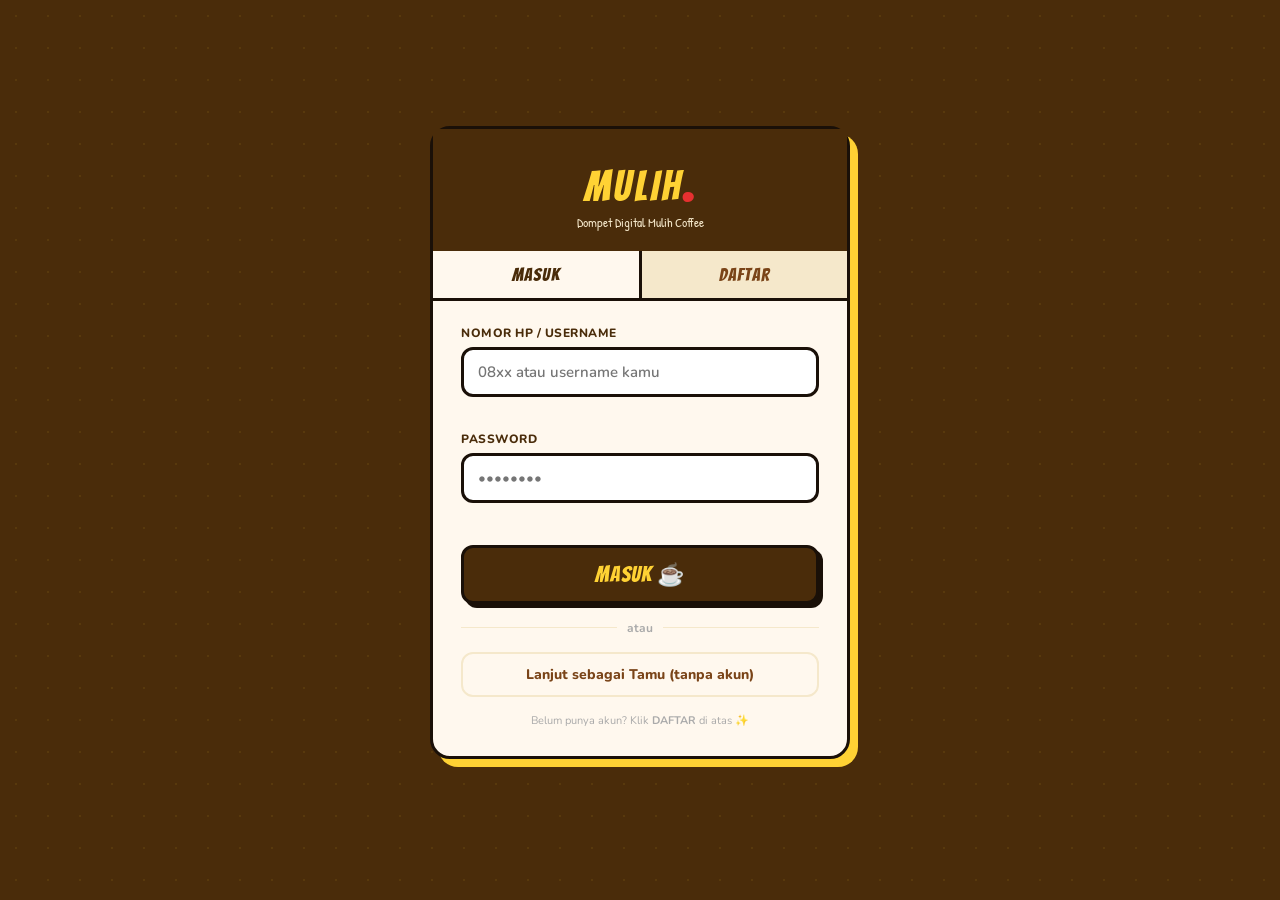
==== commit 29103850: "Add files via upload" ====
--- a/costumer.html
+++ b/costumer.html
@@ -1202,34 +1202,7 @@
 </div>
 
 
-<!-- DEV NAV -->
-<style>
-  #devNav { position:fixed;bottom:20px;left:16px;z-index:999999;font-family:'Nunito',sans-serif; }
-  #devNavToggle { display:flex;align-items:center;gap:6px;background:#4a2c0a;color:#ffd234;border:3px solid #1a1008;padding:8px 14px;border-radius:12px;font-weight:800;font-size:13px;cursor:pointer;box-shadow:3px 3px 0 #1a1008;transition:transform .15s,box-shadow .15s;letter-spacing:.5px; }
-  #devNavToggle:hover { transform:translate(-1px,-1px);box-shadow:4px 4px 0 #1a1008; }
-  #devNavMenu { display:none;flex-direction:column;gap:6px;margin-top:8px;min-width:200px; }
-  #devNavMenu.open { display:flex;animation:devNavPop .2s cubic-bezier(.34,1.56,.64,1); }
-  @keyframes devNavPop { from{opacity:0;transform:translateY(8px) scale(.95)} to{opacity:1;transform:translateY(0) scale(1)} }
-  .devnav-link { display:flex;align-items:center;gap:8px;padding:8px 14px;border-radius:10px;font-weight:800;font-size:13px;text-decoration:none;border:2px solid #1a1008;box-shadow:2px 2px 0 #1a1008;transition:transform .15s,box-shadow .15s; }
-  .devnav-link:hover { transform:translate(-1px,-1px);box-shadow:3px 3px 0 #1a1008; }
-  .devnav-link.active-page { outline:2px solid #ffd234;outline-offset:2px; }
-  .devnav-link.ln-index   { background:#fff8ee;color:#4a2c0a; }
-  .devnav-link.ln-admin   { background:#ffd234;color:#1a1008; }
-  .devnav-link.ln-payment { background:#2db86c;color:#fff; }
-  .devnav-link.ln-qris    { background:#c07c3a;color:#fff; }
-  .devnav-link.ln-customer{ background:#e63030;color:#fff; }
-  @media(max-width:600px){#devNav{bottom:90px;left:12px;}}
-</style>
-<div id="devNav">
-  <button id="devNavToggle" onclick="document.getElementById('devNavMenu').classList.toggle('open')">🛠️ DEV NAV</button>
-  <div id="devNavMenu">
-    <a href="index.html"        class="devnav-link ln-index">Halaman Utama</a>
-    <a href="admin.html"        class="devnav-link ln-admin">Login Admin</a>
-    <a href="qris-manager.html" class="devnav-link ln-qris">QRIS Manager</a>
-    <a href="costumer.html"     class="devnav-link ln-customer active-page">Costumer Login</a>
-  </div>
-</div>
-<script>(function(){document.addEventListener('click',function(e){if(!document.getElementById('devNav').contains(e.target))document.getElementById('devNavMenu').classList.remove('open');});})();</script>
+<!-- DEV NAV: disembunyikan di halaman customer -->
 
 
 <script src="https://cdn.jsdelivr.net/npm/@supabase/supabase-js@2.39.3/dist/umd/supabase.min.js"></script>
@@ -2120,16 +2093,34 @@
 async function refreshDash() {
   const sess = DB.getSession();
   if (!sess) return;
+  // Re-fetch dari Supabase supaya saldo selalu fresh
   const user = await DB.getUser(sess.hp);
   if (!user) return;
   document.getElementById('walletAmount').textContent = fmtRp(user.saldo);
+  // Update member points juga
+  document.getElementById('memberPoints').textContent = (user.points || 0) + ' pts';
+  // Re-fetch transactions dari DB
+  const { data: txData } = await _supa
+    .from('transactions')
+    .select('*')
+    .eq('customer_hp', sess.hp)
+    .order('created_at', { ascending: false })
+    .limit(20);
+  if (txData) {
+    user.transactions = txData.map(t => ({
+      type: t.type, desc: t.description, amount: Number(t.amount),
+      status: t.status, ts: new Date(t.created_at).getTime()
+    }));
+  }
   renderTransactions(user);
 }
 
 function renderTransactions(user) {
-  const txs = [...(user.transactions || [])].reverse();
-
-  // Recent (5 terakhir)
+  // Data dari Supabase sudah diurutkan: terbaru pertama (ascending: false)
+  // Jangan di-reverse lagi supaya urutan tetap benar
+  const txs = [...(user.transactions || [])];
+
+  // Recent (5 terakhir = index 0-4, sudah sorted newest first)
   renderTxList('txRecent', txs.slice(0,5));
   // All
   renderTxList('txAll', txs);
